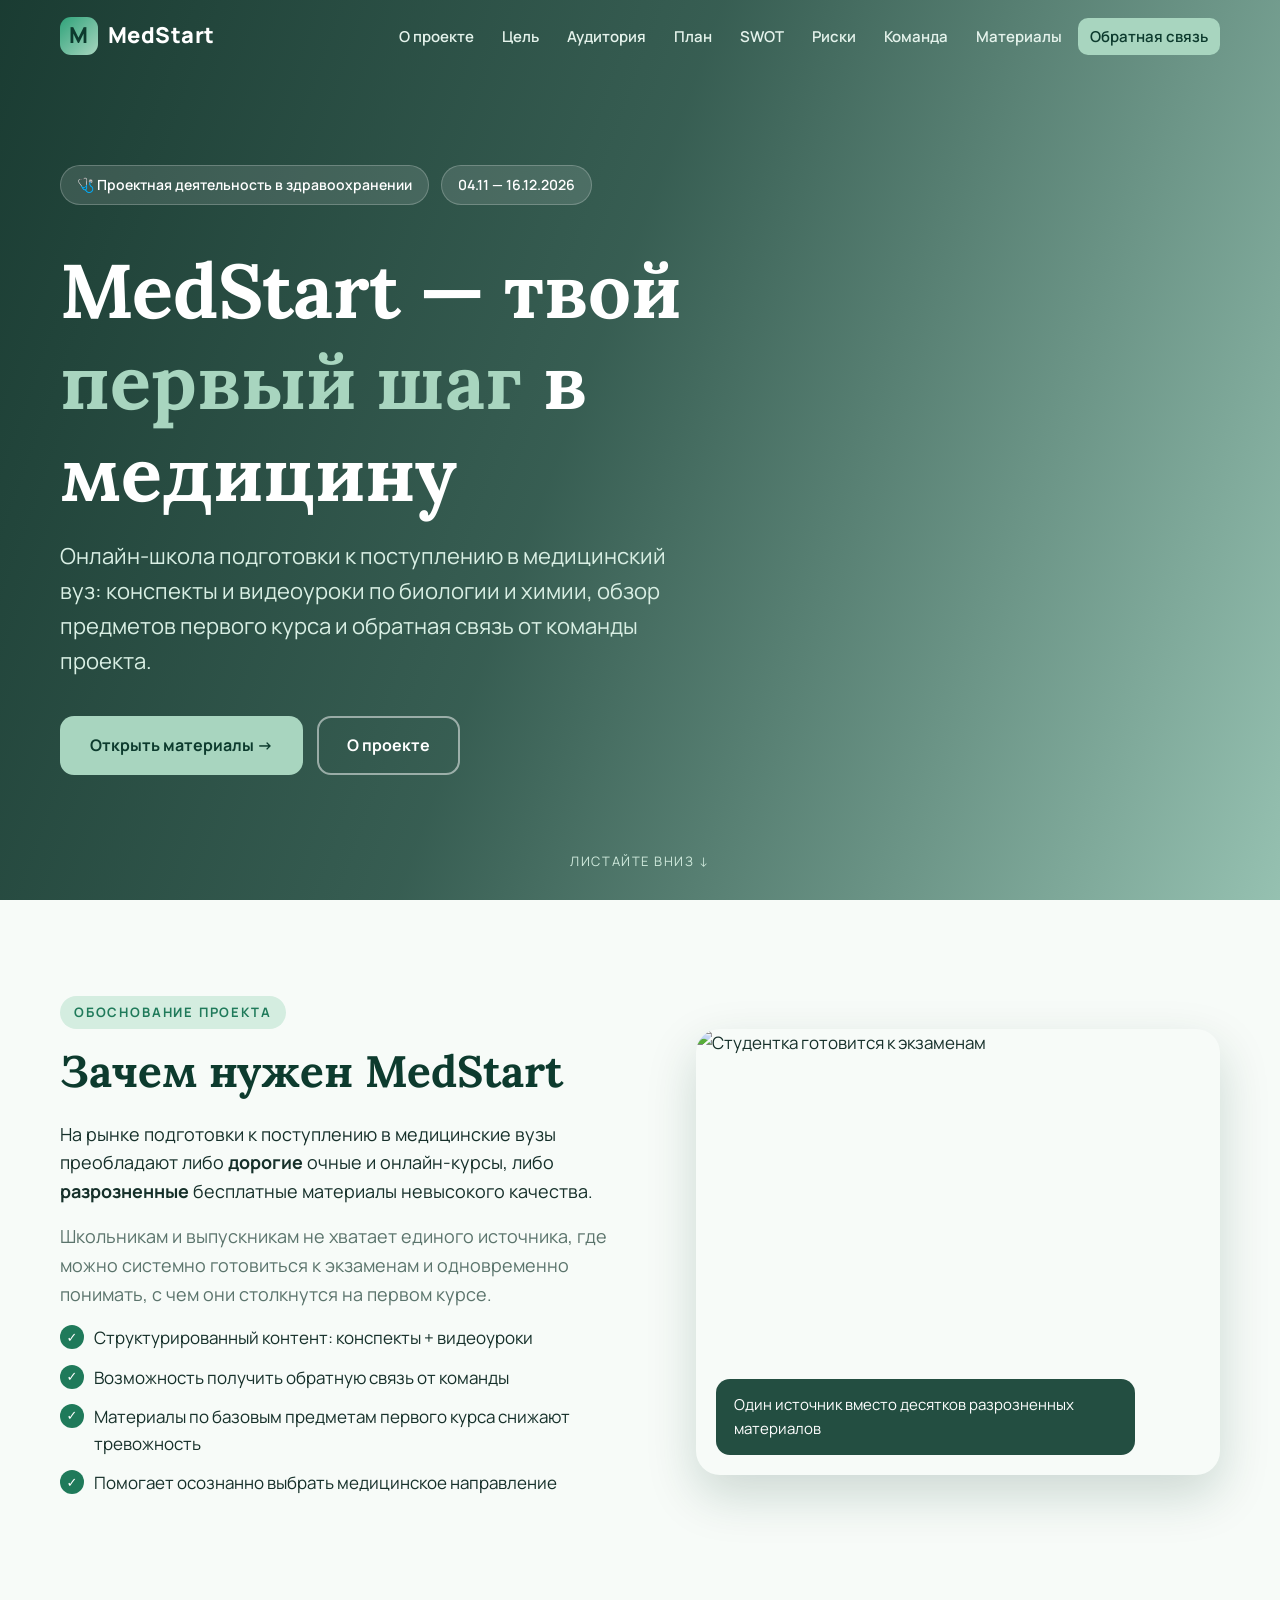
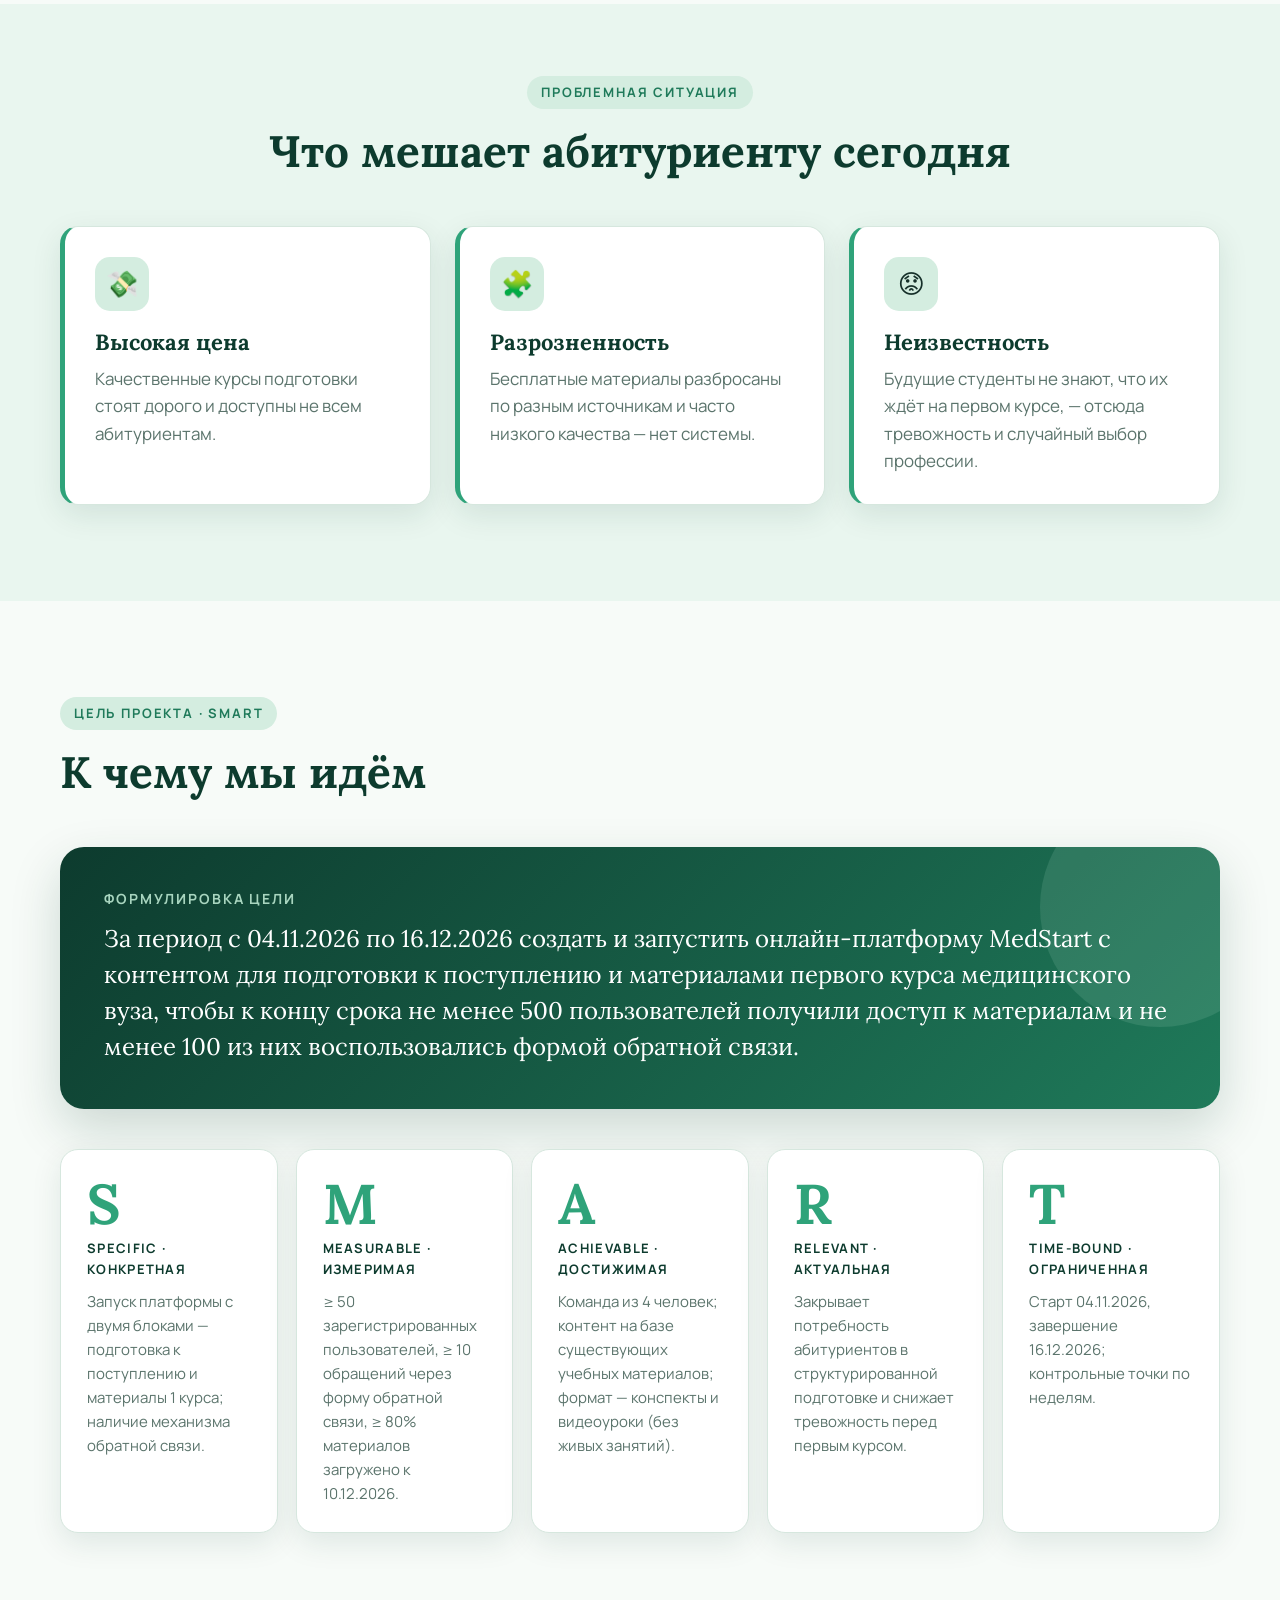
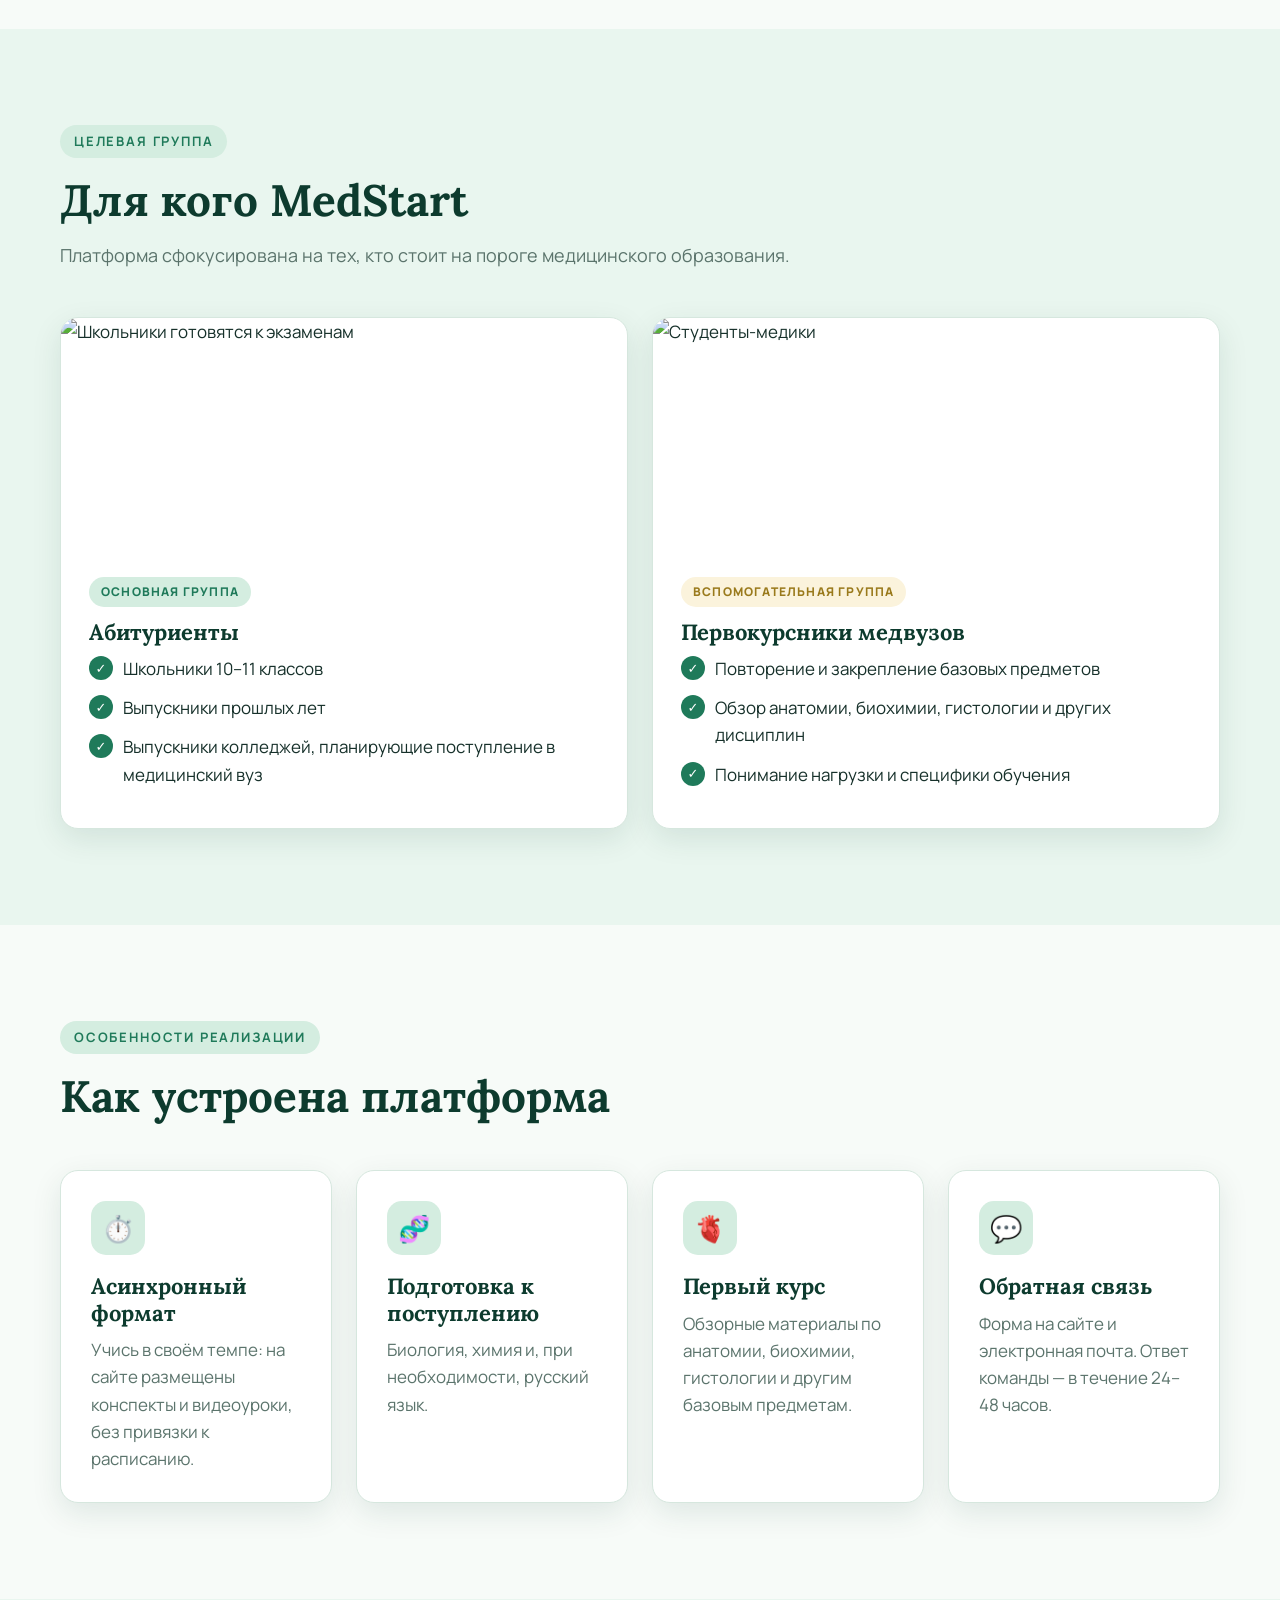
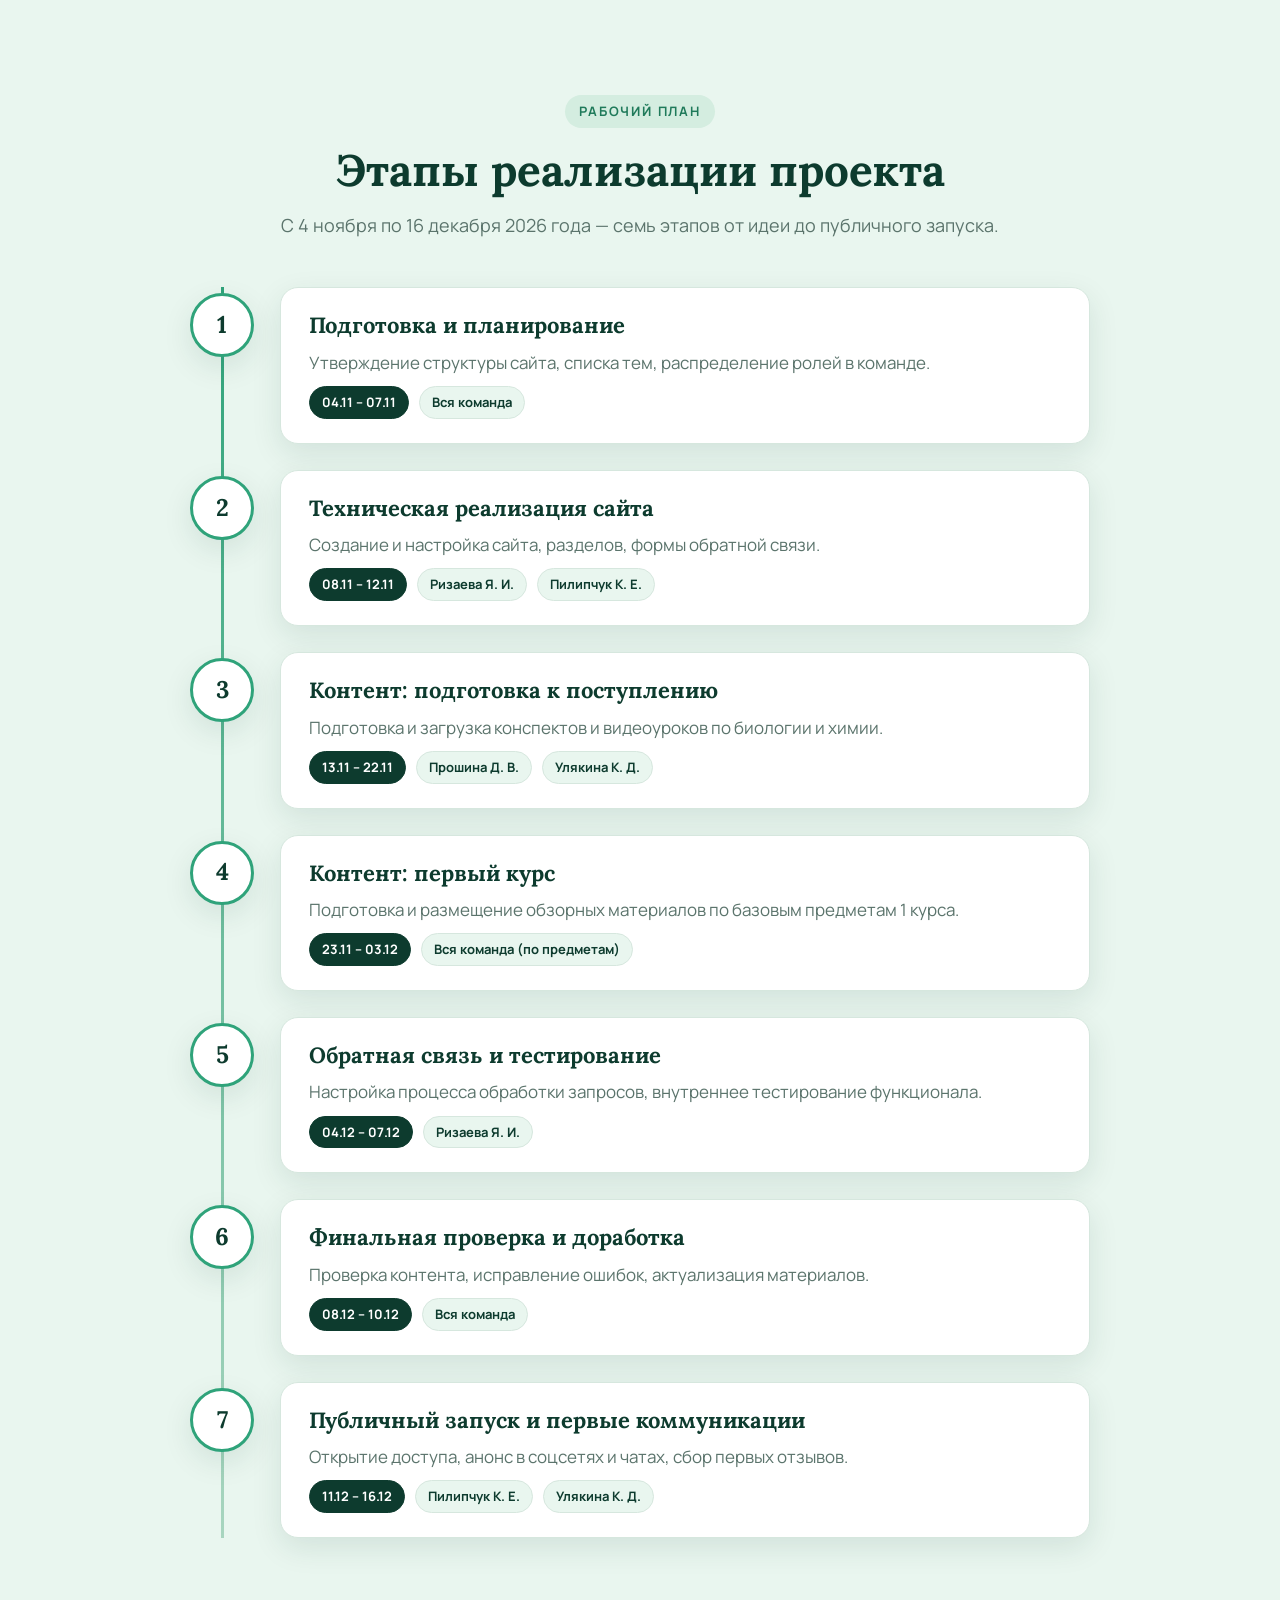
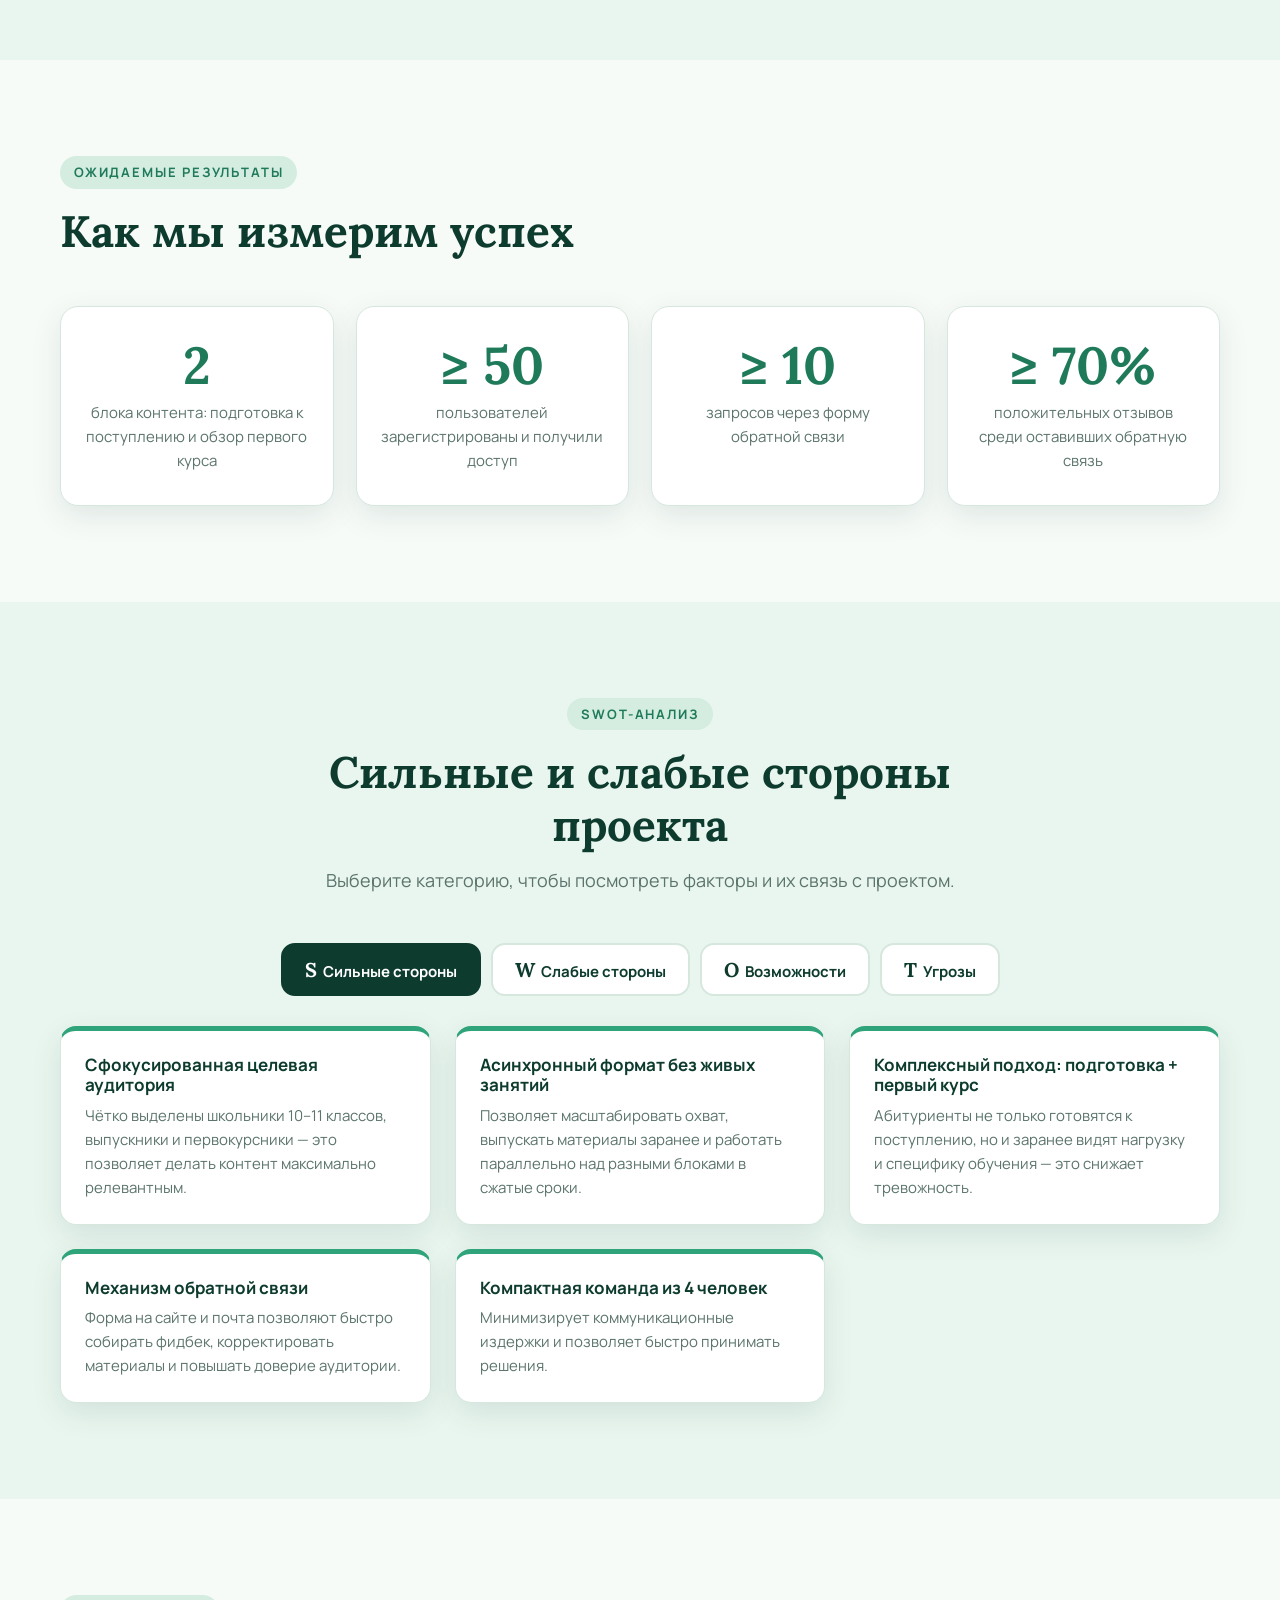
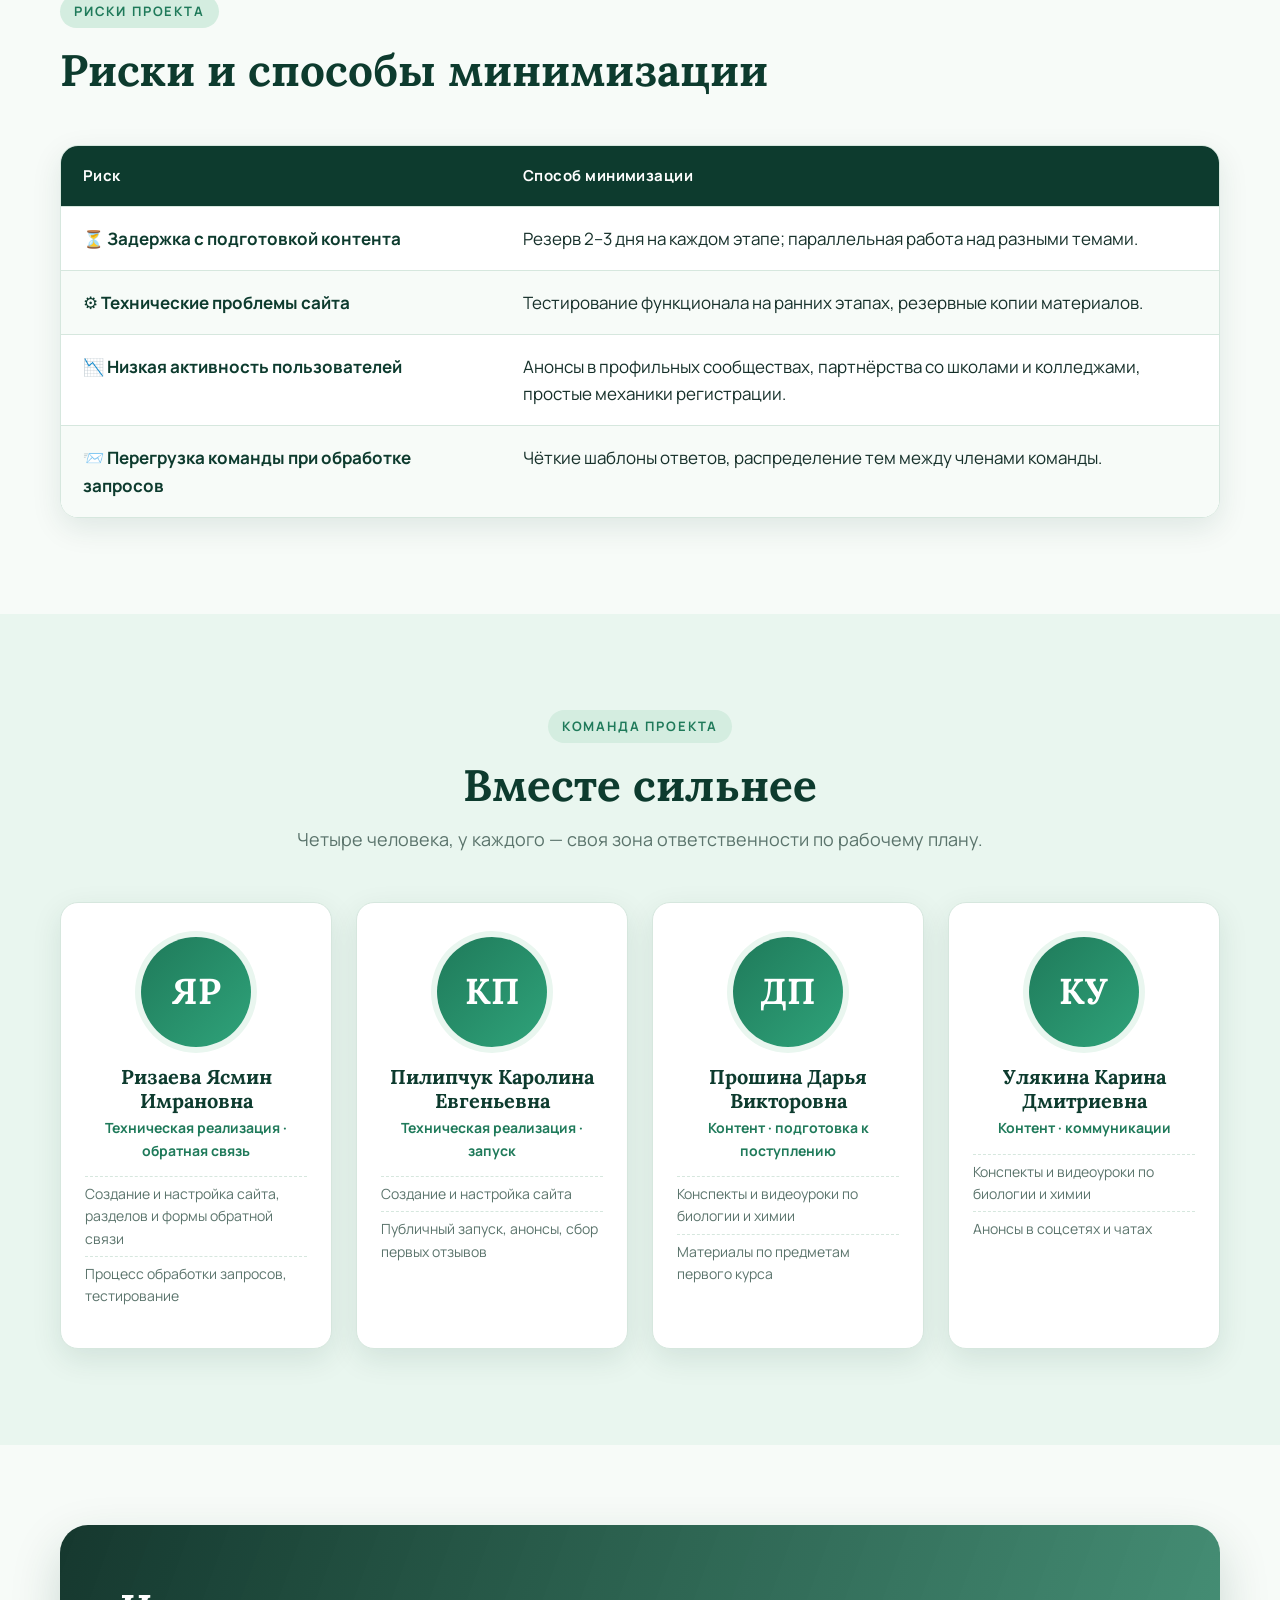
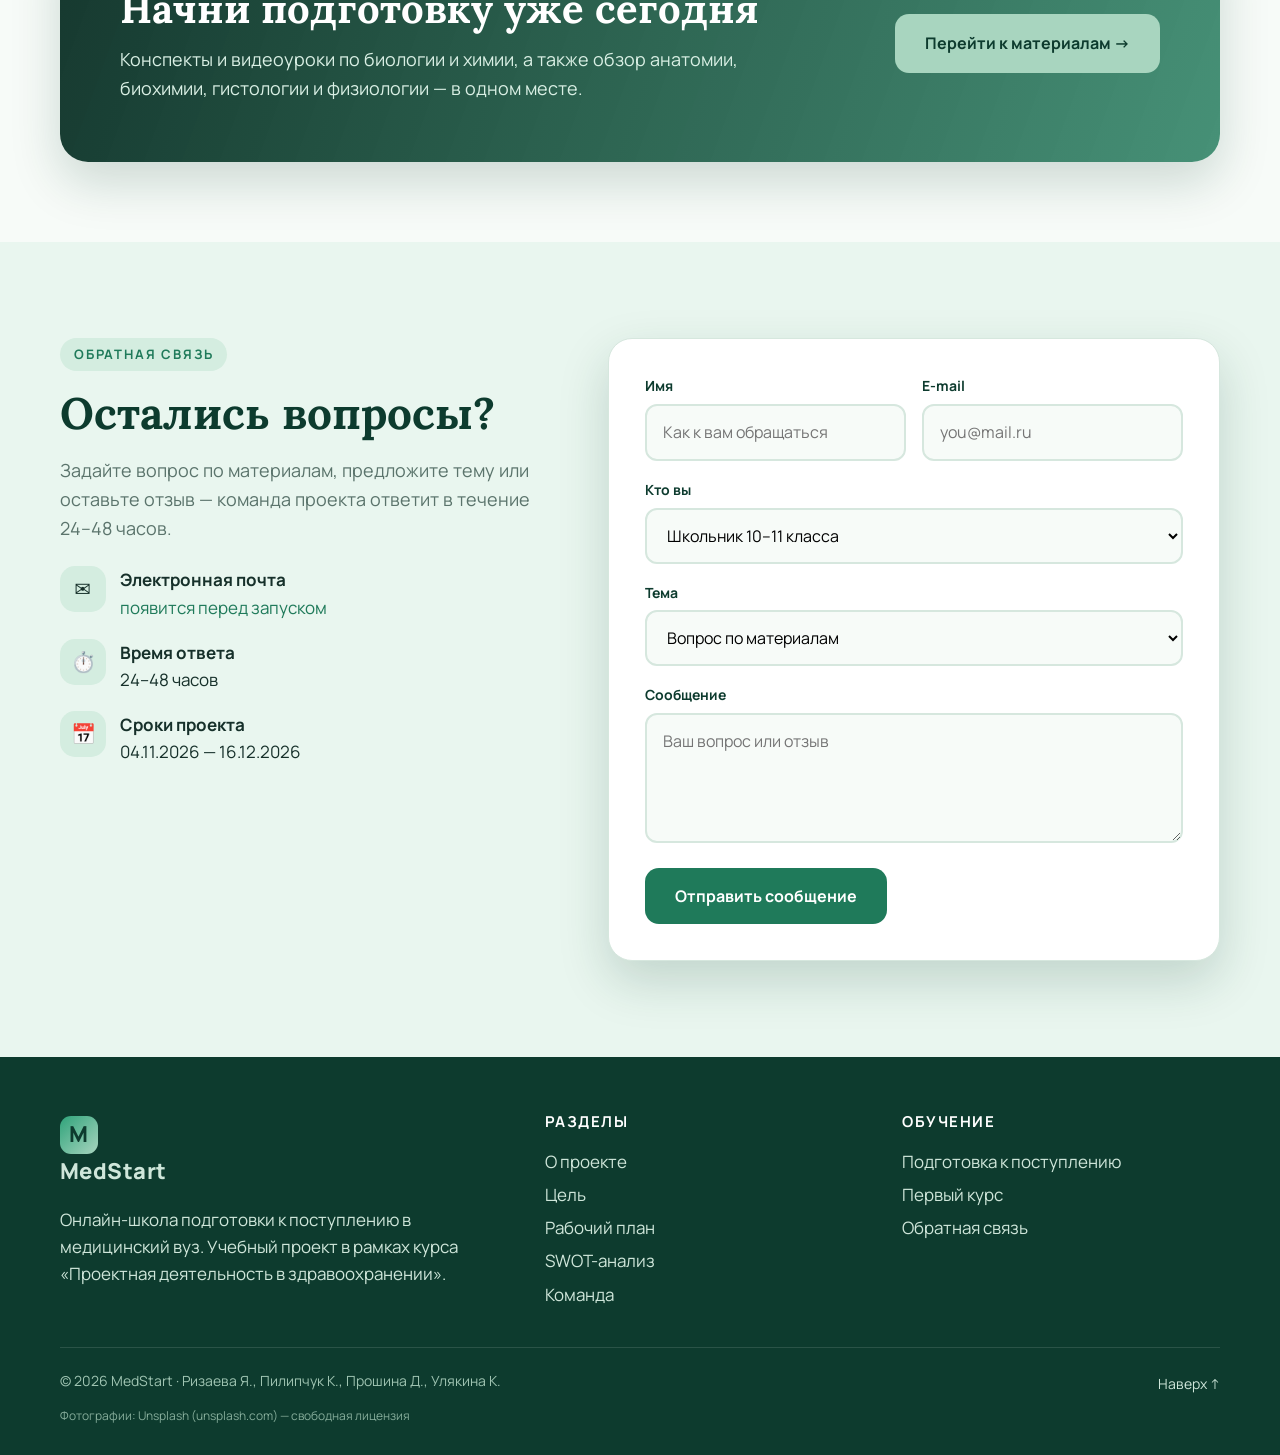
==== index.html @ 751a4263 "Add MedStart website" ====
<!DOCTYPE html>
<html lang="ru">
<head>
<meta charset="UTF-8">
<meta name="viewport" content="width=device-width, initial-scale=1.0">
<title>MedStart — онлайн-школа подготовки к поступлению в медицинский вуз</title>
<meta name="description" content="MedStart — онлайн-платформа с конспектами и видеоуроками для подготовки к поступлению в медицинский вуз и обзором предметов первого курса.">
<link rel="icon" href="favicon.svg" type="image/svg+xml">
<link rel="preconnect" href="https://fonts.googleapis.com">
<link rel="preconnect" href="https://fonts.gstatic.com" crossorigin>
<link href="https://fonts.googleapis.com/css2?family=Lora:wght@500;600;700&family=Manrope:wght@400;500;600;700;800&display=swap" rel="stylesheet">
<link rel="stylesheet" href="style.css">
</head>
<body>

<header class="header" id="top">
  <div class="container nav">
    <a href="#top" class="logo"><span class="logo-mark">M</span>MedStart</a>
    <button class="burger" aria-label="Меню" id="burger">☰</button>
    <ul class="nav-links" id="navLinks">
      <li><a href="#about">О проекте</a></li>
      <li><a href="#goal">Цель</a></li>
      <li><a href="#audience">Аудитория</a></li>
      <li><a href="#plan">План</a></li>
      <li><a href="#swot">SWOT</a></li>
      <li><a href="#risks">Риски</a></li>
      <li><a href="#team">Команда</a></li>
      <li><a href="materials.html">Материалы</a></li>
      <li><a href="#feedback" class="btn-nav">Обратная связь</a></li>
    </ul>
  </div>
</header>

<!-- HERO -->
<section class="hero">
  <div class="container">
    <div class="hero-badges">
      <span class="badge">🩺 Проектная деятельность в здравоохранении</span>
      <span class="badge">04.11 — 16.12.2026</span>
    </div>
    <h1>MedStart — твой <span>первый шаг</span> в медицину</h1>
    <p class="lead">Онлайн-школа подготовки к поступлению в медицинский вуз: конспекты и видеоуроки по биологии и химии, обзор предметов первого курса и обратная связь от команды проекта.</p>
    <div class="btns">
      <a href="materials.html" class="btn btn-primary">Открыть материалы →</a>
      <a href="#about" class="btn btn-ghost">О проекте</a>
    </div>
  </div>
  <div class="hero-scroll">листайте вниз ↓</div>
</section>

<!-- 1. ОБОСНОВАНИЕ -->
<section id="about">
  <div class="container split">
    <div class="reveal">
      <span class="eyebrow">Обоснование проекта</span>
      <h2 style="font-size:clamp(30px,4vw,44px);margin-bottom:22px">Зачем нужен MedStart</h2>
      <div class="prose">
        <p>На рынке подготовки к поступлению в медицинские вузы преобладают либо <b>дорогие</b> очные и онлайн-курсы, либо <b>разрозненные</b> бесплатные материалы невысокого качества.</p>
        <p class="muted">Школьникам и выпускникам не хватает единого источника, где можно системно готовиться к экзаменам и одновременно понимать, с чем они столкнутся на первом курсе.</p>
      </div>
      <ul class="checklist">
        <li>Структурированный контент: конспекты + видеоуроки</li>
        <li>Возможность получить обратную связь от команды</li>
        <li>Материалы по базовым предметам первого курса снижают тревожность</li>
        <li>Помогает осознанно выбрать медицинское направление</li>
      </ul>
    </div>
    <div class="split-img reveal">
      <img src="img/about.jpg" alt="Студентка готовится к экзаменам">
      <div class="tag">Один источник вместо десятков разрозненных материалов</div>
    </div>
  </div>
</section>

<section class="section-alt" style="padding-top:72px">
  <div class="container">
    <div class="section-head center" style="text-align:center">
      <span class="eyebrow">Проблемная ситуация</span>
      <h2>Что мешает абитуриенту сегодня</h2>
    </div>
    <div class="grid g3">
      <div class="card problem reveal"><div class="icon">💸</div><h3>Высокая цена</h3><p>Качественные курсы подготовки стоят дорого и доступны не всем абитуриентам.</p></div>
      <div class="card problem reveal"><div class="icon">🧩</div><h3>Разрозненность</h3><p>Бесплатные материалы разбросаны по разным источникам и часто низкого качества — нет системы.</p></div>
      <div class="card problem reveal"><div class="icon">😟</div><h3>Неизвестность</h3><p>Будущие студенты не знают, что их ждёт на первом курсе, — отсюда тревожность и случайный выбор профессии.</p></div>
    </div>
  </div>
</section>

<!-- 2. ЦЕЛЬ -->
<section id="goal">
  <div class="container">
    <div class="section-head">
      <span class="eyebrow">Цель проекта · SMART</span>
      <h2>К чему мы идём</h2>
    </div>
    <div class="goal-box reveal">
      <h3>Формулировка цели</h3>
      <p>За период с 04.11.2026 по 16.12.2026 создать и запустить онлайн-платформу MedStart с контентом для подготовки к поступлению и материалами первого курса медицинского вуза, чтобы к концу срока не менее 500 пользователей получили доступ к материалам и не менее 100 из них воспользовались формой обратной связи.</p>
    </div>
    <div class="smart">
      <div class="card reveal"><div class="letter">S</div><div class="word">Specific · Конкретная</div><p>Запуск платформы с двумя блоками — подготовка к поступлению и материалы 1 курса; наличие механизма обратной связи.</p></div>
      <div class="card reveal"><div class="letter">M</div><div class="word">Measurable · Измеримая</div><p>≥ 50 зарегистрированных пользователей, ≥ 10 обращений через форму обратной связи, ≥ 80% материалов загружено к 10.12.2026.</p></div>
      <div class="card reveal"><div class="letter">A</div><div class="word">Achievable · Достижимая</div><p>Команда из 4 человек; контент на базе существующих учебных материалов; формат — конспекты и видеоуроки (без живых занятий).</p></div>
      <div class="card reveal"><div class="letter">R</div><div class="word">Relevant · Актуальная</div><p>Закрывает потребность абитуриентов в структурированной подготовке и снижает тревожность перед первым курсом.</p></div>
      <div class="card reveal"><div class="letter">T</div><div class="word">Time-bound · Ограниченная</div><p>Старт 04.11.2026, завершение 16.12.2026; контрольные точки по неделям.</p></div>
    </div>
  </div>
</section>

<!-- 3. ЦЕЛЕВАЯ ГРУППА -->
<section id="audience" class="section-alt">
  <div class="container">
    <div class="section-head">
      <span class="eyebrow">Целевая группа</span>
      <h2>Для кого MedStart</h2>
      <p>Платформа сфокусирована на тех, кто стоит на пороге медицинского образования.</p>
    </div>
    <div class="grid g2">
      <div class="card aud reveal">
        <img src="img/audience-school.jpg" alt="Школьники готовятся к экзаменам">
        <div class="body">
          <span class="pill">Основная группа</span>
          <h3>Абитуриенты</h3>
          <ul class="checklist">
            <li>Школьники 10–11 классов</li>
            <li>Выпускники прошлых лет</li>
            <li>Выпускники колледжей, планирующие поступление в медицинский вуз</li>
          </ul>
        </div>
      </div>
      <div class="card aud reveal">
        <img src="img/audience-students.jpg" alt="Студенты-медики">
        <div class="body">
          <span class="pill alt">Вспомогательная группа</span>
          <h3>Первокурсники медвузов</h3>
          <ul class="checklist">
            <li>Повторение и закрепление базовых предметов</li>
            <li>Обзор анатомии, биохимии, гистологии и других дисциплин</li>
            <li>Понимание нагрузки и специфики обучения</li>
          </ul>
        </div>
      </div>
    </div>
  </div>
</section>

<!-- ОСОБЕННОСТИ РЕАЛИЗАЦИИ -->
<section id="format">
  <div class="container">
    <div class="section-head">
      <span class="eyebrow">Особенности реализации</span>
      <h2>Как устроена платформа</h2>
    </div>
    <div class="grid g4">
      <div class="card reveal"><div class="icon">⏱️</div><h3>Асинхронный формат</h3><p>Учись в своём темпе: на сайте размещены конспекты и видеоуроки, без привязки к расписанию.</p></div>
      <div class="card reveal"><div class="icon">🧬</div><h3>Подготовка к поступлению</h3><p>Биология, химия и, при необходимости, русский язык.</p></div>
      <div class="card reveal"><div class="icon">🫀</div><h3>Первый курс</h3><p>Обзорные материалы по анатомии, биохимии, гистологии и другим базовым предметам.</p></div>
      <div class="card reveal"><div class="icon">💬</div><h3>Обратная связь</h3><p>Форма на сайте и электронная почта. Ответ команды — в течение 24–48 часов.</p></div>
    </div>
  </div>
</section>

<!-- 4. РАБОЧИЙ ПЛАН -->
<section id="plan" class="section-alt">
  <div class="container">
    <div class="section-head center" style="text-align:center">
      <span class="eyebrow">Рабочий план</span>
      <h2>Этапы реализации проекта</h2>
      <p>С 4 ноября по 16 декабря 2026 года — семь этапов от идеи до публичного запуска.</p>
    </div>
    <div class="timeline">
      <div class="step reveal"><div class="num">1</div><div class="card"><h3>Подготовка и планирование</h3><p>Утверждение структуры сайта, списка тем, распределение ролей в команде.</p><div class="meta"><span class="chip date">04.11 – 07.11</span><span class="chip">Вся команда</span></div></div></div>
      <div class="step reveal"><div class="num">2</div><div class="card"><h3>Техническая реализация сайта</h3><p>Создание и настройка сайта, разделов, формы обратной связи.</p><div class="meta"><span class="chip date">08.11 – 12.11</span><span class="chip">Ризаева Я. И.</span><span class="chip">Пилипчук К. Е.</span></div></div></div>
      <div class="step reveal"><div class="num">3</div><div class="card"><h3>Контент: подготовка к поступлению</h3><p>Подготовка и загрузка конспектов и видеоуроков по биологии и химии.</p><div class="meta"><span class="chip date">13.11 – 22.11</span><span class="chip">Прошина Д. В.</span><span class="chip">Улякина К. Д.</span></div></div></div>
      <div class="step reveal"><div class="num">4</div><div class="card"><h3>Контент: первый курс</h3><p>Подготовка и размещение обзорных материалов по базовым предметам 1 курса.</p><div class="meta"><span class="chip date">23.11 – 03.12</span><span class="chip">Вся команда (по предметам)</span></div></div></div>
      <div class="step reveal"><div class="num">5</div><div class="card"><h3>Обратная связь и тестирование</h3><p>Настройка процесса обработки запросов, внутреннее тестирование функционала.</p><div class="meta"><span class="chip date">04.12 – 07.12</span><span class="chip">Ризаева Я. И.</span></div></div></div>
      <div class="step reveal"><div class="num">6</div><div class="card"><h3>Финальная проверка и доработка</h3><p>Проверка контента, исправление ошибок, актуализация материалов.</p><div class="meta"><span class="chip date">08.12 – 10.12</span><span class="chip">Вся команда</span></div></div></div>
      <div class="step reveal"><div class="num">7</div><div class="card"><h3>Публичный запуск и первые коммуникации</h3><p>Открытие доступа, анонс в соцсетях и чатах, сбор первых отзывов.</p><div class="meta"><span class="chip date">11.12 – 16.12</span><span class="chip">Пилипчук К. Е.</span><span class="chip">Улякина К. Д.</span></div></div></div>
    </div>
  </div>
</section>

<!-- РЕЗУЛЬТАТЫ -->
<section id="results">
  <div class="container">
    <div class="section-head">
      <span class="eyebrow">Ожидаемые результаты</span>
      <h2>Как мы измерим успех</h2>
    </div>
    <div class="stats">
      <div class="stat reveal"><div class="n" data-count="2">0</div><div class="l">блока контента: подготовка к поступлению и обзор первого курса</div></div>
      <div class="stat reveal"><div class="n" data-count="50" data-prefix="≥ ">0</div><div class="l">пользователей зарегистрированы и получили доступ</div></div>
      <div class="stat reveal"><div class="n" data-count="10" data-prefix="≥ ">0</div><div class="l">запросов через форму обратной связи</div></div>
      <div class="stat reveal"><div class="n" data-count="70" data-prefix="≥ " data-suffix="%">0</div><div class="l">положительных отзывов среди оставивших обратную связь</div></div>
    </div>
  </div>
</section>

<!-- SWOT -->
<section id="swot" class="section-alt">
  <div class="container">
    <div class="section-head center" style="text-align:center">
      <span class="eyebrow">SWOT-анализ</span>
      <h2>Сильные и слабые стороны проекта</h2>
      <p>Выберите категорию, чтобы посмотреть факторы и их связь с проектом.</p>
    </div>
    <div class="swot-tabs">
      <button class="swot-tab active" data-k="S"><span class="L">S</span>Сильные стороны</button>
      <button class="swot-tab" data-k="W"><span class="L">W</span>Слабые стороны</button>
      <button class="swot-tab" data-k="O"><span class="L">O</span>Возможности</button>
      <button class="swot-tab" data-k="T"><span class="L">T</span>Угрозы</button>
    </div>

    <div class="swot-panel grid g3 active" data-k="S">
      <div class="swot-item"><h4>Сфокусированная целевая аудитория</h4><p>Чётко выделены школьники 10–11 классов, выпускники и первокурсники — это позволяет делать контент максимально релевантным.</p></div>
      <div class="swot-item"><h4>Асинхронный формат без живых занятий</h4><p>Позволяет масштабировать охват, выпускать материалы заранее и работать параллельно над разными блоками в сжатые сроки.</p></div>
      <div class="swot-item"><h4>Комплексный подход: подготовка + первый курс</h4><p>Абитуриенты не только готовятся к поступлению, но и заранее видят нагрузку и специфику обучения — это снижает тревожность.</p></div>
      <div class="swot-item"><h4>Механизм обратной связи</h4><p>Форма на сайте и почта позволяют быстро собирать фидбек, корректировать материалы и повышать доверие аудитории.</p></div>
      <div class="swot-item"><h4>Компактная команда из 4 человек</h4><p>Минимизирует коммуникационные издержки и позволяет быстро принимать решения.</p></div>
    </div>

    <div class="swot-panel grid g3" data-k="W">
      <div class="swot-item"><h4>Ограниченные сроки (чуть больше месяца)</h4><p>Высокий риск перегрузки команды и срывов по контенту; сложно качественно подготовить большой объём материалов за такой период.</p></div>
      <div class="swot-item"><h4>Нет внешнего брендинга и репутации</h4><p>Проект новый, узнаваемости нет — это усложняет привлечение первых пользователей.</p></div>
      <div class="swot-item"><h4>Зависимость от технической реализации</h4><p>Если сайт будет готов поздно или возникнут баги, пострадает весь график публикаций и запуск.</p></div>
      <div class="swot-item"><h4>Ручное обслуживание обратной связи</h4><p>При всплеске запросов команда может не успевать отвечать в заявленные 24–48 часов.</p></div>
      <div class="swot-item"><h4>Узкий набор форматов</h4><p>Конспекты + видео не закрывают все стили обучения (например, тесты и тренажёры), что может снизить вовлечённость части аудитории.</p></div>
    </div>

    <div class="swot-panel grid g3" data-k="O">
      <div class="swot-item"><h4>Партнёрства со школами и колледжами</h4><p>Пилотное распространение ссылки среди учащихся даст быстрый старт аудитории.</p></div>
      <div class="swot-item"><h4>Фрагменты контента в соцсетях и чатах</h4><p>Короткие полезные карточки, вырезки из видео и конспекты можно использовать как виральный контент.</p></div>
      <div class="swot-item"><h4>База материалов «на вырост»</h4><p>Материалы первого курса — это «превью программы», а в будущем проект можно расширить полноценными курсами.</p></div>
      <div class="swot-item"><h4>Бесплатные и low-cost инструменты</h4><p>Конструкторы сайтов, облачные хранилища и простые формы позволяют запустить MVP быстро и без крупного бюджета.</p></div>
      <div class="swot-item"><h4>Ранний сбор отзывов для грантов</h4><p>Успешный пилот с измеримыми результатами можно использовать для привлечения финансирования или участия в конкурсах.</p></div>
    </div>

    <div class="swot-panel grid g3" data-k="T">
      <div class="swot-item"><h4>Высокая конкуренция</h4><p>Есть крупные игроки и множество бесплатных ресурсов — нужно чётко выделять ценность предложения.</p></div>
      <div class="swot-item"><h4>Изменения в правилах приёма</h4><p>Если изменятся требования к экзаменам или список предметов, часть материалов может быстро устареть.</p></div>
      <div class="swot-item"><h4>Технические сбои</h4><p>Падение сайта, проблемы с воспроизведением видео или загрузкой файлов снижают доверие и метрики использования.</p></div>
      <div class="swot-item"><h4>Низкая вовлечённость и отток</h4><p>Асинхронный формат требует сильной мотивации; без геймификации и напоминаний часть пользователей может не дойти до материалов.</p></div>
      <div class="swot-item"><h4>Правовые риски</h4><p>Использование чужих конспектов, схем или видео без разрешения может привести к претензиям и удалению контента.</p></div>
    </div>
  </div>
</section>

<!-- РИСКИ -->
<section id="risks">
  <div class="container">
    <div class="section-head">
      <span class="eyebrow">Риски проекта</span>
      <h2>Риски и способы минимизации</h2>
    </div>
    <div class="table-wrap reveal">
      <table>
        <thead><tr><th>Риск</th><th>Способ минимизации</th></tr></thead>
        <tbody>
          <tr><td>⏳ Задержка с подготовкой контента</td><td>Резерв 2–3 дня на каждом этапе; параллельная работа над разными темами.</td></tr>
          <tr><td>⚙️ Технические проблемы сайта</td><td>Тестирование функционала на ранних этапах, резервные копии материалов.</td></tr>
          <tr><td>📉 Низкая активность пользователей</td><td>Анонсы в профильных сообществах, партнёрства со школами и колледжами, простые механики регистрации.</td></tr>
          <tr><td>📨 Перегрузка команды при обработке запросов</td><td>Чёткие шаблоны ответов, распределение тем между членами команды.</td></tr>
        </tbody>
      </table>
    </div>
  </div>
</section>

<!-- КОМАНДА -->
<section id="team" class="section-alt">
  <div class="container">
    <div class="section-head center" style="text-align:center">
      <span class="eyebrow">Команда проекта</span>
      <h2>Вместе сильнее</h2>
      <p>Четыре человека, у каждого — своя зона ответственности по рабочему плану.</p>
    </div>
    <div class="grid g4">
      <div class="card member reveal">
        <div class="avatar">ЯР</div>
        <h3>Ризаева Ясмин Имрановна</h3>
        <div class="role">Техническая реализация · обратная связь</div>
        <ul><li>Создание и настройка сайта, разделов и формы обратной связи</li><li>Процесс обработки запросов, тестирование</li></ul>
      </div>
      <div class="card member reveal">
        <div class="avatar">КП</div>
        <h3>Пилипчук Каролина Евгеньевна</h3>
        <div class="role">Техническая реализация · запуск</div>
        <ul><li>Создание и настройка сайта</li><li>Публичный запуск, анонсы, сбор первых отзывов</li></ul>
      </div>
      <div class="card member reveal">
        <div class="avatar">ДП</div>
        <h3>Прошина Дарья Викторовна</h3>
        <div class="role">Контент · подготовка к поступлению</div>
        <ul><li>Конспекты и видеоуроки по биологии и химии</li><li>Материалы по предметам первого курса</li></ul>
      </div>
      <div class="card member reveal">
        <div class="avatar">КУ</div>
        <h3>Улякина Карина Дмитриевна</h3>
        <div class="role">Контент · коммуникации</div>
        <ul><li>Конспекты и видеоуроки по биологии и химии</li><li>Анонсы в соцсетях и чатах</li></ul>
      </div>
    </div>
  </div>
</section>

<!-- CTA -->
<section style="padding:80px 0">
  <div class="container">
    <div class="cta reveal">
      <div>
        <h2>Начни подготовку уже сегодня</h2>
        <p>Конспекты и видеоуроки по биологии и химии, а также обзор анатомии, биохимии, гистологии и физиологии — в одном месте.</p>
      </div>
      <div class="btns"><a href="materials.html" class="btn btn-primary">Перейти к материалам →</a></div>
    </div>
  </div>
</section>

<!-- ОБРАТНАЯ СВЯЗЬ -->
<section id="feedback" class="section-alt">
  <div class="container feedback">
    <div class="reveal">
      <span class="eyebrow">Обратная связь</span>
      <h2 style="font-size:clamp(30px,4vw,44px);margin-bottom:16px">Остались вопросы?</h2>
      <p style="color:var(--muted);font-size:18px">Задайте вопрос по материалам, предложите тему или оставьте отзыв — команда проекта ответит в течение 24–48 часов.</p>
      <ul class="contact-list">
        <li><span class="icon">✉️</span><div><b>Электронная почта</b><br><a href="#" class="js-email">—</a></div></li>
        <li><span class="icon">⏱️</span><div><b>Время ответа</b><br>24–48 часов</div></li>
        <li><span class="icon">📅</span><div><b>Сроки проекта</b><br>04.11.2026 — 16.12.2026</div></li>
      </ul>
    </div>
    <form class="form reveal" id="feedbackForm">
      <div class="row2">
        <div class="field"><label for="f-name">Имя</label><input id="f-name" name="name" required placeholder="Как к вам обращаться"></div>
        <div class="field"><label for="f-email">E-mail</label><input id="f-email" type="email" name="email" required placeholder="you@mail.ru"></div>
      </div>
      <div class="field"><label for="f-who">Кто вы</label>
        <select id="f-who" name="who">
          <option>Школьник 10–11 класса</option>
          <option>Выпускник прошлых лет</option>
          <option>Выпускник колледжа</option>
          <option>Студент 1 курса медвуза</option>
          <option>Другое</option>
        </select>
      </div>
      <div class="field"><label for="f-topic">Тема</label>
        <select id="f-topic" name="topic">
          <option>Вопрос по материалам</option>
          <option>Предложить тему</option>
          <option>Отзыв о платформе</option>
          <option>Сообщить об ошибке</option>
        </select>
      </div>
      <div class="field"><label for="f-msg">Сообщение</label><textarea id="f-msg" name="message" required placeholder="Ваш вопрос или отзыв"></textarea></div>
      <button class="btn btn-green" type="submit">Отправить сообщение</button>
      <div class="form-ok" id="formOk">Спасибо! Сейчас откроется ваша почтовая программа с готовым письмом — просто нажмите «Отправить».</div>
    </form>
  </div>
</section>

<footer class="footer">
  <div class="container">
    <div class="footer-grid">
      <div>
        <a href="#top" class="logo" style="margin-bottom:14px"><span class="logo-mark">M</span>MedStart</a>
        <p>Онлайн-школа подготовки к поступлению в медицинский вуз. Учебный проект в рамках курса «Проектная деятельность в здравоохранении».</p>
      </div>
      <div>
        <h4>Разделы</h4>
        <a href="#about">О проекте</a><a href="#goal">Цель</a><a href="#plan">Рабочий план</a><a href="#swot">SWOT-анализ</a><a href="#team">Команда</a>
      </div>
      <div>
        <h4>Обучение</h4>
        <a href="materials.html#admission">Подготовка к поступлению</a><a href="materials.html#first-year">Первый курс</a><a href="#feedback">Обратная связь</a>
      </div>
    </div>
    <div class="copy">
      <span>© 2026 MedStart · Ризаева Я., Пилипчук К., Прошина Д., Улякина К.</span>
      <a href="#top">Наверх ↑</a>
    </div>
    <p class="credits">Фотографии: <span class="js-credits"></span></p>
  </div>
</footer>

<script src="main.js"></script>
</body>
</html>
---- style.css ----
/* MedStart — презентационный сайт проекта */
:root{
  --forest:#0d3b2e;
  --forest-2:#12503d;
  --emerald:#1f7a5a;
  --jade:#2fa37a;
  --mint:#e9f6ef;
  --mint-2:#d4ede0;
  --sage:#a8d5bf;
  --cream:#f7fbf8;
  --ink:#16302a;
  --muted:#5b746c;
  --line:#d6e7de;
  --gold:#e6c36a;
  --radius:18px;
  --shadow:0 10px 30px rgba(13,59,46,.10);
  --shadow-lg:0 20px 50px rgba(13,59,46,.18);
}
*{box-sizing:border-box;margin:0;padding:0}
html{scroll-behavior:smooth}
body{font-family:'Manrope',system-ui,-apple-system,Segoe UI,Roboto,sans-serif;color:var(--ink);background:var(--cream);line-height:1.6;font-size:17px}
img{max-width:100%;display:block}
a{color:var(--emerald);text-decoration:none}
h1,h2,h3,h4{font-family:'Lora',Georgia,serif;color:var(--forest);line-height:1.2}
.container{width:min(1160px,92%);margin:0 auto}
section{padding:96px 0;scroll-margin-top:72px}
.section-alt{background:var(--mint)}
.eyebrow{display:inline-block;font-size:13px;font-weight:700;letter-spacing:.14em;text-transform:uppercase;color:var(--emerald);background:var(--mint-2);padding:6px 14px;border-radius:999px;margin-bottom:16px}
.section-head{max-width:760px;margin-bottom:48px}
.section-head h2{font-size:clamp(30px,4vw,44px);margin-bottom:14px}
.section-head p{color:var(--muted);font-size:18px}
.center{text-align:center;margin-left:auto;margin-right:auto}

/* ---------- header ---------- */
.header{position:fixed;inset:0 0 auto 0;z-index:50;transition:background .3s,box-shadow .3s}
.header.scrolled,.header.solid{background:rgba(13,59,46,.96);backdrop-filter:blur(8px);box-shadow:0 4px 20px rgba(0,0,0,.15)}
.nav{display:flex;align-items:center;justify-content:space-between;height:72px}
.logo{display:flex;align-items:center;gap:10px;color:#fff;font-weight:800;font-size:22px;letter-spacing:.02em}
.logo-mark{width:38px;height:38px;border-radius:11px;background:linear-gradient(135deg,var(--jade),var(--sage));display:grid;place-items:center;color:var(--forest);font-size:22px;font-weight:800}
.nav-links{display:flex;gap:4px;list-style:none;align-items:center}
.nav-links a{color:#e5f3ec;font-size:15px;font-weight:600;padding:8px 12px;border-radius:10px;transition:background .2s,color .2s}
.nav-links a:hover,.nav-links a.active{background:rgba(255,255,255,.12);color:#fff}
.nav-links .btn-nav{background:var(--sage);color:var(--forest)}
.nav-links .btn-nav:hover{background:#fff;color:var(--forest)}
.burger{display:none;background:none;border:0;color:#fff;font-size:28px;cursor:pointer}

/* ---------- hero ---------- */
.hero{position:relative;min-height:100vh;display:flex;align-items:center;color:#fff;padding:120px 0 80px;
  background:linear-gradient(110deg,rgba(9,45,35,.93) 0%,rgba(13,59,46,.82) 45%,rgba(31,122,90,.45) 100%),url('img/hero.jpg') center/cover no-repeat}
.hero h1{color:#fff;font-size:clamp(40px,6.2vw,76px);margin-bottom:20px;max-width:860px}
.hero h1 span{color:var(--sage)}
.hero p.lead{font-size:clamp(18px,2vw,22px);max-width:640px;color:#d9efe4;margin-bottom:36px}
.hero-badges{display:flex;flex-wrap:wrap;gap:12px;margin-bottom:40px}
.badge{background:rgba(255,255,255,.12);border:1px solid rgba(255,255,255,.22);padding:8px 16px;border-radius:999px;font-size:14px;font-weight:600}
.btns{display:flex;flex-wrap:wrap;gap:14px}
.btn{display:inline-flex;align-items:center;gap:10px;padding:15px 28px;border-radius:14px;font-weight:700;font-size:16px;border:2px solid transparent;cursor:pointer;transition:transform .2s,box-shadow .2s,background .2s;font-family:inherit}
.btn:hover{transform:translateY(-2px);box-shadow:var(--shadow-lg)}
.btn-primary{background:var(--sage);color:var(--forest)}
.btn-primary:hover{background:#fff}
.btn-ghost{border-color:rgba(255,255,255,.5);color:#fff}
.btn-ghost:hover{background:rgba(255,255,255,.1)}
.btn-green{background:var(--emerald);color:#fff}
.btn-green:hover{background:var(--forest)}
.hero-scroll{position:absolute;bottom:28px;left:50%;transform:translateX(-50%);color:#cfe9dc;font-size:13px;letter-spacing:.12em;text-transform:uppercase;animation:float 2s ease-in-out infinite}
@keyframes float{50%{transform:translate(-50%,8px)}}

/* page hero (materials) */
.page-hero{padding:150px 0 80px;color:#fff;background:linear-gradient(110deg,rgba(9,45,35,.94),rgba(31,122,90,.7)),url('img/materials.jpg') center/cover}
.page-hero h1{color:#fff;font-size:clamp(36px,5vw,60px);margin-bottom:14px}
.page-hero p{color:#d9efe4;font-size:20px;max-width:680px}
.crumbs{font-size:14px;color:var(--sage);margin-bottom:16px}
.crumbs a{color:#fff}

/* ---------- cards / grids ---------- */
.grid{display:grid;gap:24px}
.g2{grid-template-columns:repeat(2,1fr)}
.g3{grid-template-columns:repeat(3,1fr)}
.g4{grid-template-columns:repeat(4,1fr)}
.card{background:#fff;border:1px solid var(--line);border-radius:var(--radius);padding:30px;box-shadow:var(--shadow);transition:transform .25s,box-shadow .25s}
.card:hover{transform:translateY(-4px);box-shadow:var(--shadow-lg)}
.card h3{font-size:22px;margin-bottom:10px}
.card p{color:var(--muted)}
.icon{width:54px;height:54px;border-radius:15px;background:var(--mint-2);display:grid;place-items:center;font-size:26px;margin-bottom:18px}

/* split layout */
.split{display:grid;grid-template-columns:1.05fr .95fr;gap:56px;align-items:center}
.split-img{border-radius:24px;overflow:hidden;box-shadow:var(--shadow-lg);position:relative}
.split-img img{width:100%;height:100%;object-fit:cover;aspect-ratio:4/3.4}
.split-img .tag{position:absolute;left:20px;bottom:20px;background:rgba(13,59,46,.9);color:#fff;padding:14px 18px;border-radius:14px;font-size:15px;max-width:80%}
.prose p{margin-bottom:16px;font-size:18px}
.prose p.muted{color:var(--muted)}
.checklist{list-style:none;margin-top:8px}
.checklist li{padding-left:34px;position:relative;margin-bottom:12px}
.checklist li::before{content:'✓';position:absolute;left:0;top:1px;width:24px;height:24px;border-radius:50%;background:var(--emerald);color:#fff;font-size:13px;display:grid;place-items:center;font-weight:800}

/* problem cards */
.problem{border-left:5px solid var(--jade)}

/* goal box */
.goal-box{background:linear-gradient(135deg,var(--forest),var(--emerald));color:#fff;border-radius:24px;padding:44px;margin-bottom:40px;box-shadow:var(--shadow-lg);position:relative;overflow:hidden}
.goal-box::after{content:'';position:absolute;right:-60px;top:-60px;width:240px;height:240px;border-radius:50%;background:rgba(168,213,191,.15)}
.goal-box h3{color:var(--sage);font-family:'Manrope',sans-serif;font-size:14px;letter-spacing:.14em;text-transform:uppercase;margin-bottom:14px}
.goal-box p{font-size:clamp(19px,2.2vw,24px);font-family:'Lora',serif;line-height:1.5;position:relative;z-index:1}
.smart{display:grid;grid-template-columns:repeat(5,1fr);gap:18px}
.smart .card{padding:26px;position:relative}
.smart .letter{font-family:'Lora',serif;font-size:56px;font-weight:700;color:var(--jade);line-height:1}
.smart .word{font-size:13px;font-weight:700;letter-spacing:.1em;text-transform:uppercase;color:var(--forest);margin:6px 0 10px}
.smart p{font-size:15px}

/* audience */
.aud{overflow:hidden;padding:0}
.aud img{height:230px;width:100%;object-fit:cover}
.aud .body{padding:28px}
.pill{display:inline-block;font-size:12px;font-weight:800;letter-spacing:.1em;text-transform:uppercase;padding:5px 12px;border-radius:999px;background:var(--mint-2);color:var(--emerald);margin-bottom:12px}
.pill.alt{background:#fbf3dc;color:#9a7a1c}

/* timeline */
.timeline{position:relative;max-width:900px;margin:0 auto}
.timeline::before{content:'';position:absolute;left:31px;top:0;bottom:0;width:3px;background:linear-gradient(var(--jade),var(--sage))}
.step{position:relative;padding-left:90px;margin-bottom:26px}
.step .num{position:absolute;left:0;top:6px;width:64px;height:64px;border-radius:50%;background:#fff;border:3px solid var(--jade);display:grid;place-items:center;font-family:'Lora',serif;font-size:24px;font-weight:700;color:var(--forest);box-shadow:var(--shadow)}
.step .card{padding:24px 28px}
.step .meta{display:flex;flex-wrap:wrap;gap:10px;margin:10px 0 0}
.chip{font-size:13px;font-weight:700;padding:5px 12px;border-radius:999px;background:var(--mint);color:var(--forest);border:1px solid var(--line)}
.chip.date{background:var(--forest);color:#fff;border-color:var(--forest)}

/* results */
.stats{display:grid;grid-template-columns:repeat(4,1fr);gap:22px}
.stat{background:#fff;border-radius:var(--radius);padding:32px 24px;text-align:center;border:1px solid var(--line);box-shadow:var(--shadow)}
.stat .n{font-family:'Lora',serif;font-size:52px;font-weight:700;color:var(--emerald);line-height:1}
.stat .l{color:var(--muted);margin-top:10px;font-size:15px}

/* table */
.table-wrap{overflow-x:auto;border-radius:var(--radius);box-shadow:var(--shadow);border:1px solid var(--line)}
table{width:100%;border-collapse:collapse;background:#fff;min-width:620px}
th{background:var(--forest);color:#fff;text-align:left;padding:18px 22px;font-size:15px;letter-spacing:.03em}
td{padding:18px 22px;border-top:1px solid var(--line);vertical-align:top}
tr:nth-child(even) td{background:var(--cream)}
td:first-child{font-weight:700;color:var(--forest);width:38%}

/* SWOT */
.swot-tabs{display:flex;flex-wrap:wrap;gap:10px;justify-content:center;margin-bottom:30px}
.swot-tab{border:2px solid var(--line);background:#fff;color:var(--forest);padding:12px 22px;border-radius:14px;font-weight:700;font-size:15px;cursor:pointer;font-family:inherit;transition:all .2s}
.swot-tab .L{font-family:'Lora',serif;font-size:20px;margin-right:6px}
.swot-tab.active{background:var(--forest);color:#fff;border-color:var(--forest)}
.swot-panel{display:none;animation:fade .35s ease}
.swot-panel.active{display:grid}
@keyframes fade{from{opacity:0;transform:translateY(8px)}to{opacity:1;transform:none}}
.swot-item{background:#fff;border-radius:16px;padding:24px;border:1px solid var(--line);border-top:5px solid var(--jade);box-shadow:var(--shadow)}
.swot-item h4{font-family:'Manrope',sans-serif;font-size:17px;margin-bottom:8px}
.swot-item p{color:var(--muted);font-size:15px}
.swot-panel[data-k=W] .swot-item{border-top-color:#d9a441}
.swot-panel[data-k=O] .swot-item{border-top-color:#3c8dbc}
.swot-panel[data-k=T] .swot-item{border-top-color:#c0584d}

/* team */
.member{text-align:center;padding:34px 24px}
.avatar{width:110px;height:110px;border-radius:50%;margin:0 auto 18px;display:grid;place-items:center;font-family:'Lora',serif;font-size:36px;font-weight:700;color:#fff;background:linear-gradient(135deg,var(--emerald),var(--jade));box-shadow:0 0 0 6px var(--mint)}
.member h3{font-size:20px;margin-bottom:4px}
.member .role{color:var(--emerald);font-weight:700;font-size:14px;margin-bottom:14px}
.member p{font-size:15px;text-align:left}
.member ul{list-style:none;text-align:left;font-size:14px;color:var(--muted)}
.member li{padding:6px 0;border-top:1px dashed var(--line)}

/* disciplines */
.disc{overflow:hidden;padding:0;display:flex;flex-direction:column}
.disc .img{height:210px;overflow:hidden}
.disc .img img{width:100%;height:100%;object-fit:cover;transition:transform .6s}
.disc:hover .img img{transform:scale(1.06)}
.disc .body{padding:26px;display:flex;flex-direction:column;flex:1}
.disc .body p{margin-bottom:16px}
.disc details{margin-top:auto;border-top:1px solid var(--line);padding-top:14px}
.disc summary{cursor:pointer;font-weight:700;color:var(--emerald);list-style:none;display:flex;justify-content:space-between}
.disc summary::-webkit-details-marker{display:none}
.disc summary::after{content:'+';font-size:22px;line-height:1}
.disc details[open] summary::after{content:'−'}
.disc ol{margin:12px 0 0 20px;color:var(--muted);font-size:15px}
.disc ol li{padding:3px 0}
.formats{display:flex;gap:8px;flex-wrap:wrap;margin-bottom:14px}
.block-title{display:flex;align-items:center;gap:16px;margin:10px 0 30px}
.block-title .n{width:52px;height:52px;border-radius:14px;background:var(--forest);color:#fff;display:grid;place-items:center;font-family:'Lora',serif;font-size:24px;font-weight:700}
.block-title h2{font-size:clamp(26px,3.4vw,38px)}

/* CTA banner */
.cta{background:linear-gradient(110deg,rgba(9,45,35,.95),rgba(31,122,90,.82)),url('img/cta.jpg') center/cover;color:#fff;border-radius:28px;padding:60px;display:grid;grid-template-columns:1.3fr .7fr;gap:30px;align-items:center;box-shadow:var(--shadow-lg)}
.cta h2{color:#fff;font-size:clamp(28px,3.6vw,40px);margin-bottom:12px}
.cta p{color:#d9efe4;font-size:18px}
.cta .btns{justify-content:flex-end}

/* feedback */
.feedback{display:grid;grid-template-columns:.9fr 1.1fr;gap:48px;align-items:start}
.form{background:#fff;border-radius:24px;padding:36px;box-shadow:var(--shadow-lg);border:1px solid var(--line)}
.field{margin-bottom:18px}
.field label{display:block;font-weight:700;font-size:14px;margin-bottom:6px;color:var(--forest)}
.field input,.field select,.field textarea{width:100%;padding:14px 16px;border:2px solid var(--line);border-radius:12px;font:inherit;font-size:16px;background:var(--cream);transition:border .2s}
.field input:focus,.field select:focus,.field textarea:focus{outline:none;border-color:var(--jade);background:#fff}
.field textarea{min-height:130px;resize:vertical}
.row2{display:grid;grid-template-columns:1fr 1fr;gap:16px}
.form-ok{display:none;background:var(--mint);border:2px solid var(--jade);color:var(--forest);padding:18px;border-radius:12px;margin-top:16px;font-weight:600}
.contact-list{list-style:none;margin-top:24px}
.contact-list li{display:flex;gap:14px;align-items:flex-start;margin-bottom:18px}
.contact-list .icon{margin:0;flex:none;width:46px;height:46px;font-size:20px}

/* footer */
.footer{background:var(--forest);color:#cfe6da;padding:56px 0 30px}
.footer-grid{display:grid;grid-template-columns:1.4fr 1fr 1fr;gap:40px;margin-bottom:36px}
.footer h4{color:#fff;font-family:'Manrope',sans-serif;font-size:15px;letter-spacing:.1em;text-transform:uppercase;margin-bottom:14px}
.footer a{color:#cfe6da;display:block;padding:3px 0}
.footer a:hover{color:#fff}
.footer .copy{border-top:1px solid rgba(255,255,255,.12);padding-top:22px;font-size:14px;color:#9fc4b2;display:flex;justify-content:space-between;flex-wrap:wrap;gap:10px}
.credits{font-size:12px;color:#86ad9b;margin-top:8px}
.credits a{display:inline;color:#a9cdbc;text-decoration:underline}

/* reveal */
.reveal{opacity:0;transform:translateY(24px);transition:opacity .7s ease,transform .7s ease}
.reveal.in{opacity:1;transform:none}

/* responsive */
@media (max-width:1024px){
  .g4,.stats{grid-template-columns:repeat(2,1fr)}
  .smart{grid-template-columns:repeat(2,1fr)}
  .smart .card:last-child{grid-column:span 2}
}
@media (max-width:900px){
  .nav-links{position:fixed;top:72px;left:0;right:0;flex-direction:column;align-items:stretch;background:var(--forest);padding:14px 4%;gap:2px;display:none}
  .nav-links.open{display:flex}
  .nav-links a{padding:12px}
  .burger{display:block}
  .split,.feedback,.cta,.footer-grid{grid-template-columns:1fr}
  .cta .btns{justify-content:flex-start}
  .g3,.g2{grid-template-columns:1fr}
  section{padding:72px 0}
  .cta{padding:40px 28px}
}
@media (max-width:560px){
  .g4,.stats,.smart{grid-template-columns:1fr}
  .smart .card:last-child{grid-column:auto}
  .row2{grid-template-columns:1fr}
  .timeline::before{left:23px}
  .step{padding-left:66px}
  .step .num{width:48px;height:48px;font-size:19px}
  body{font-size:16px}
}
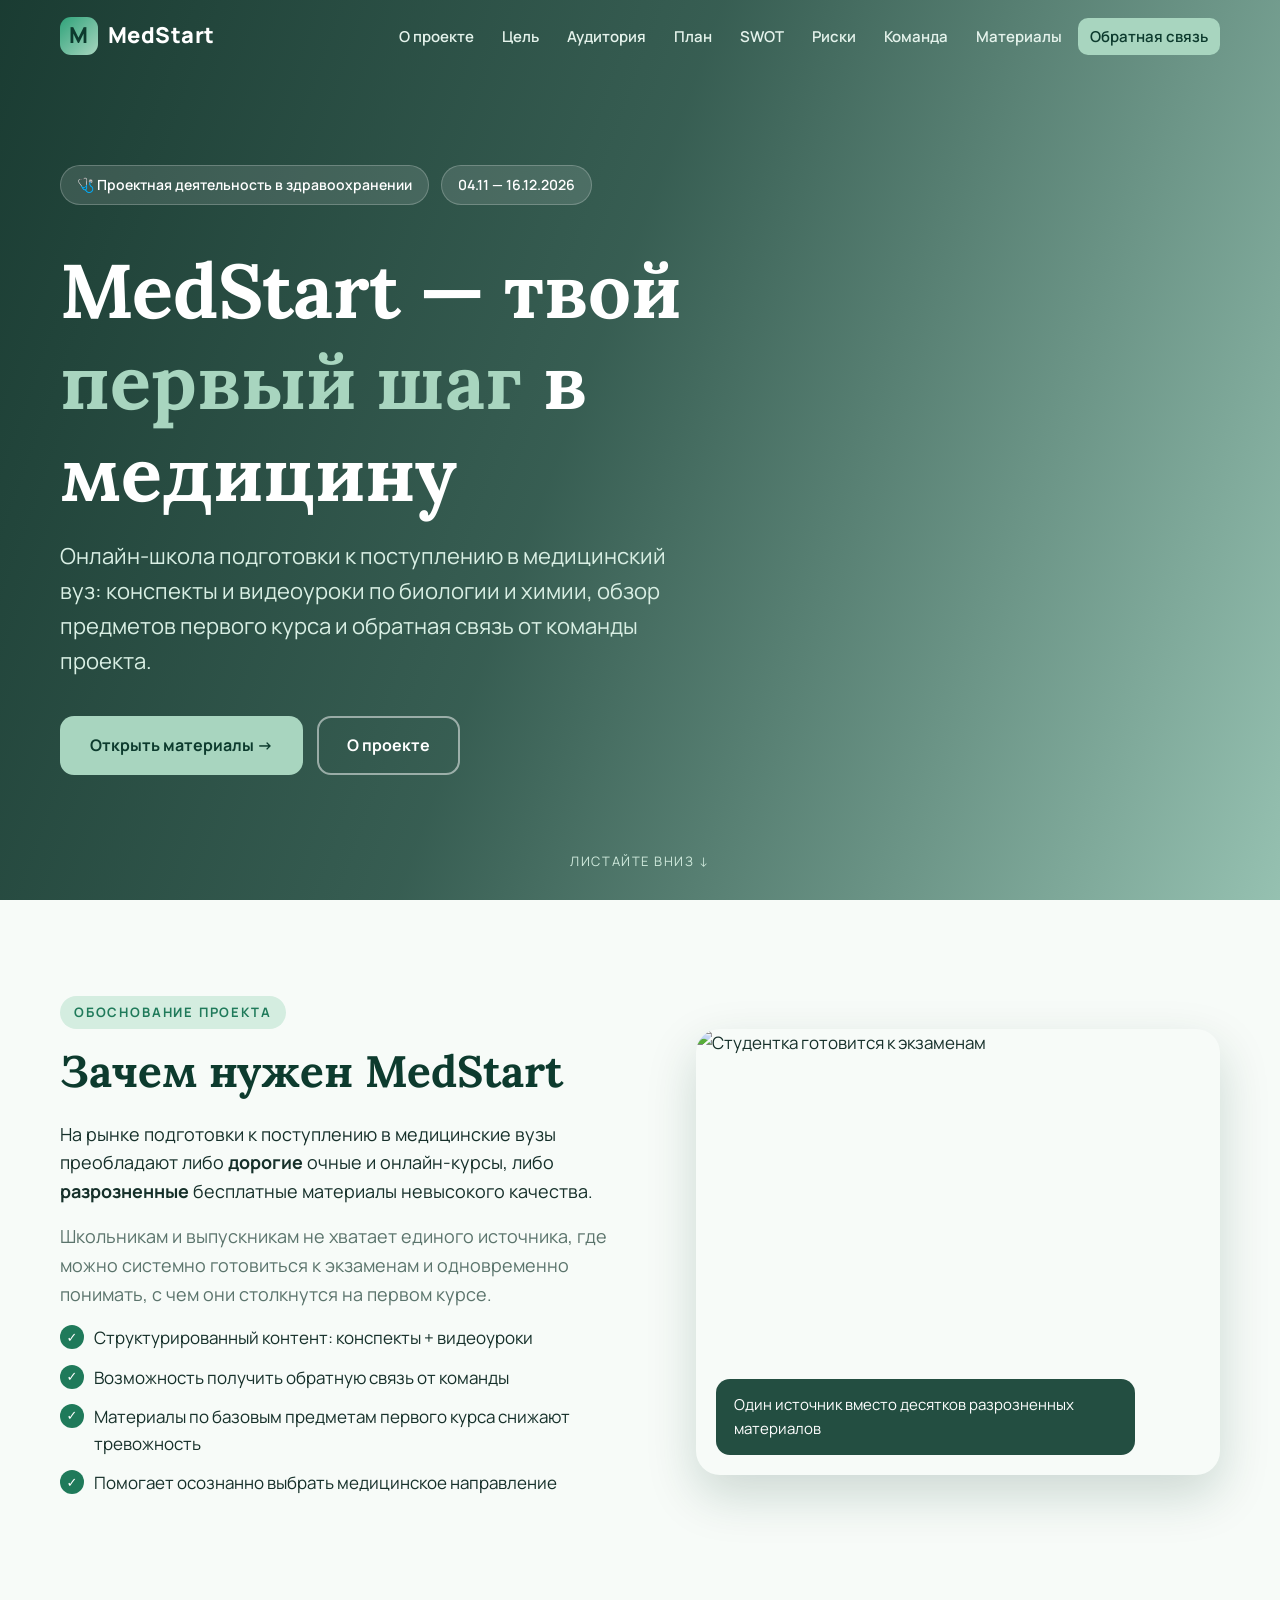
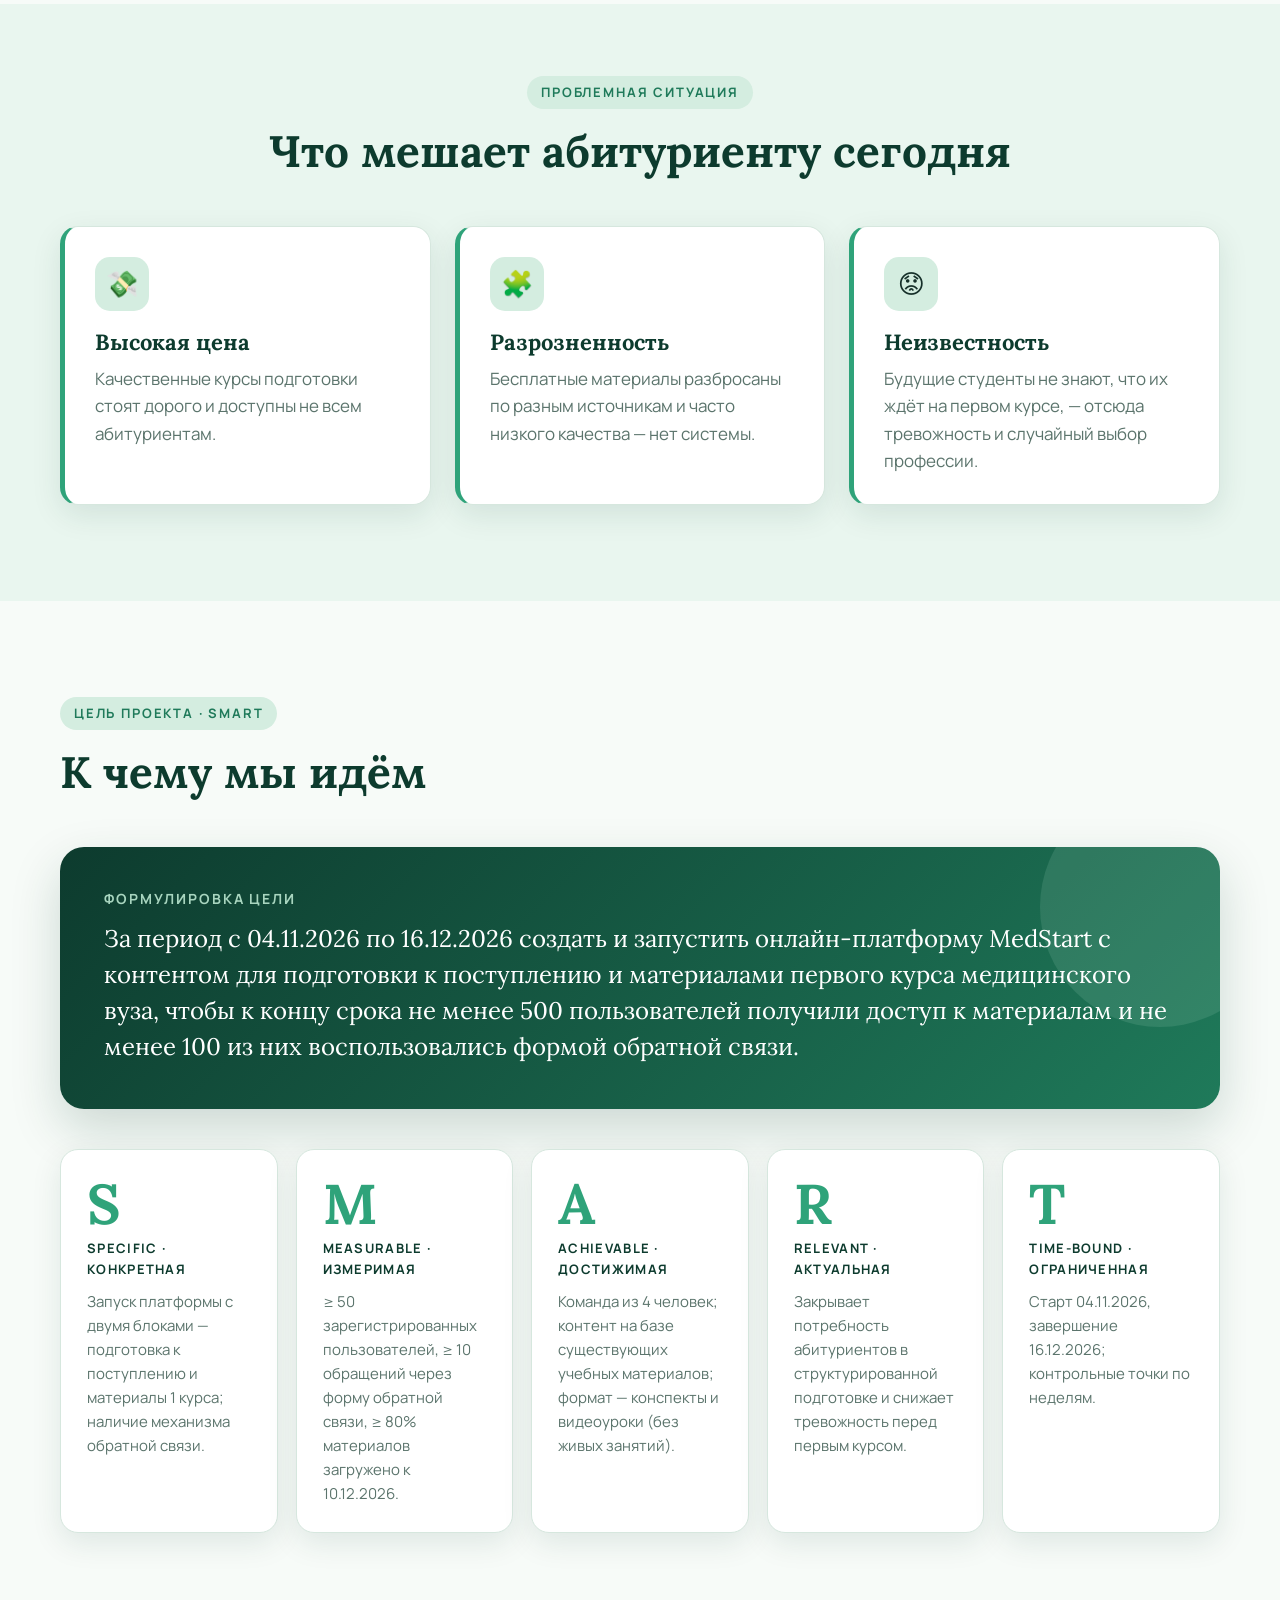
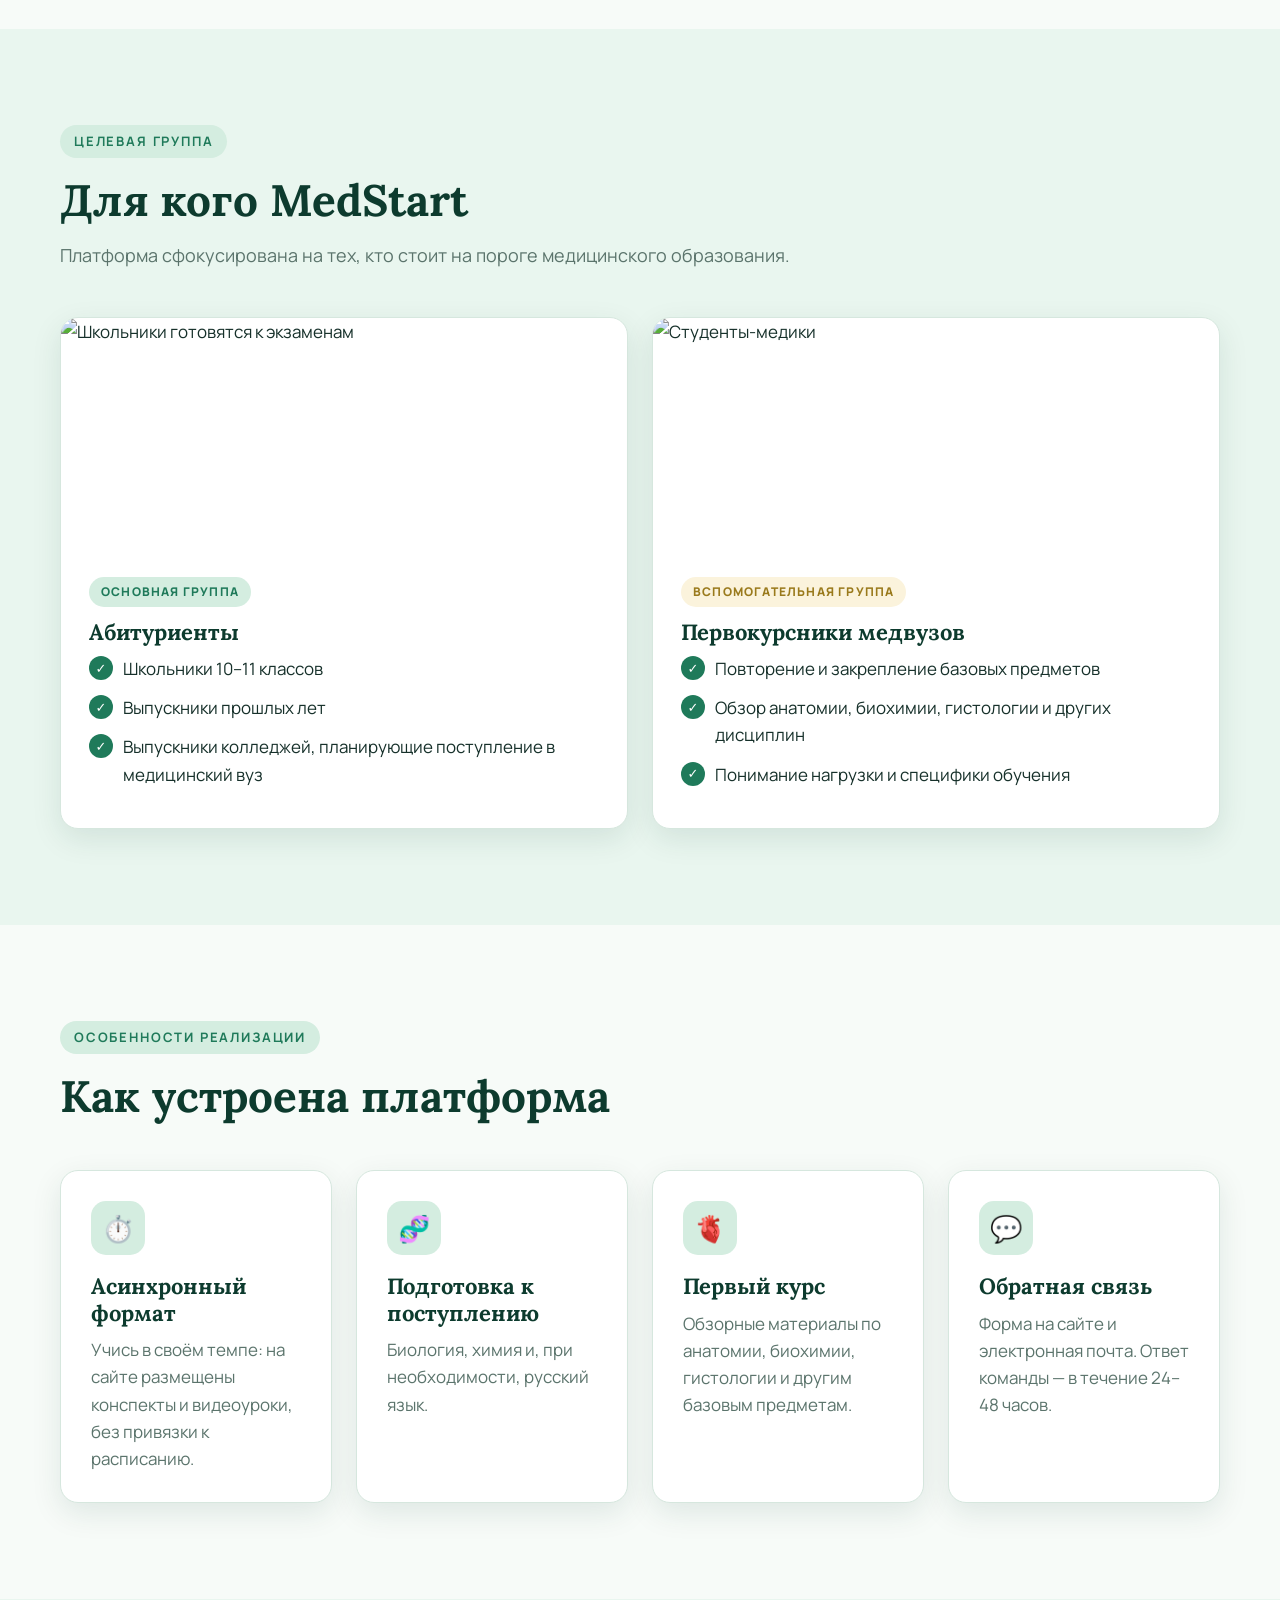
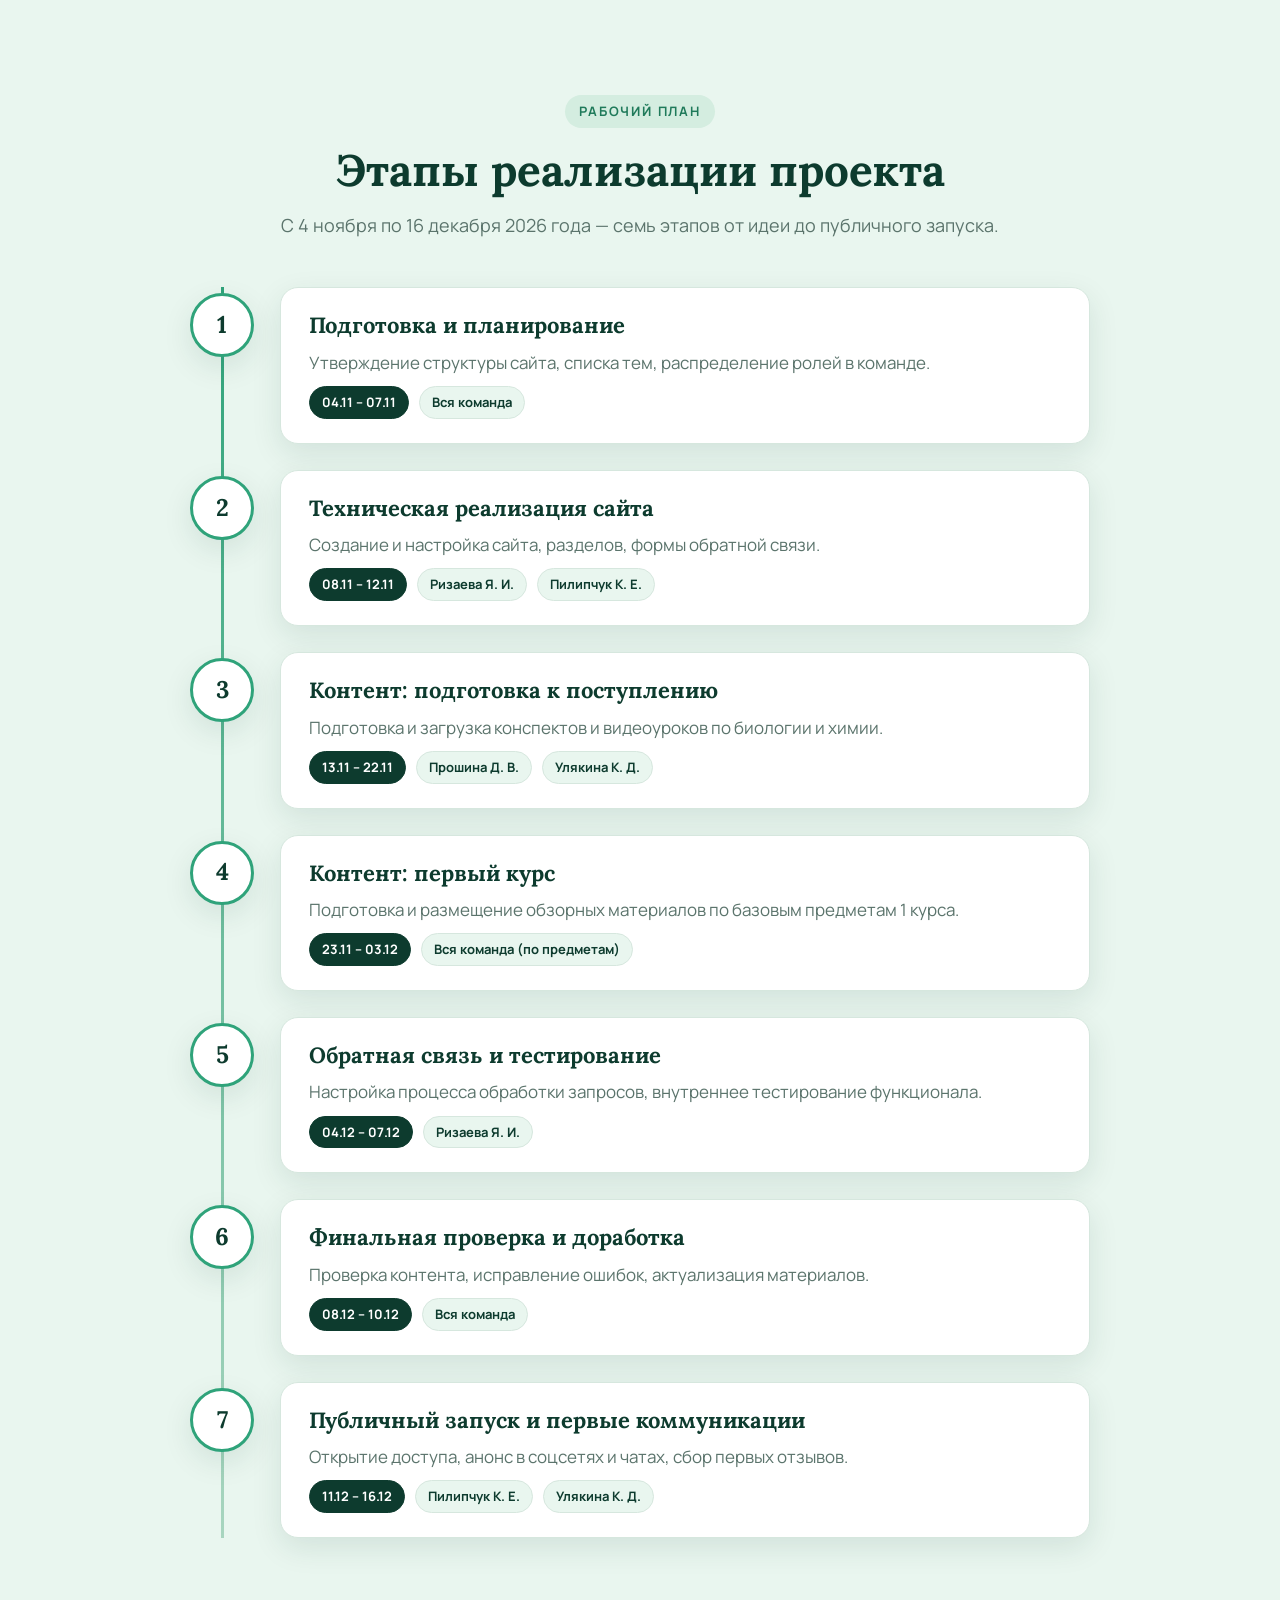
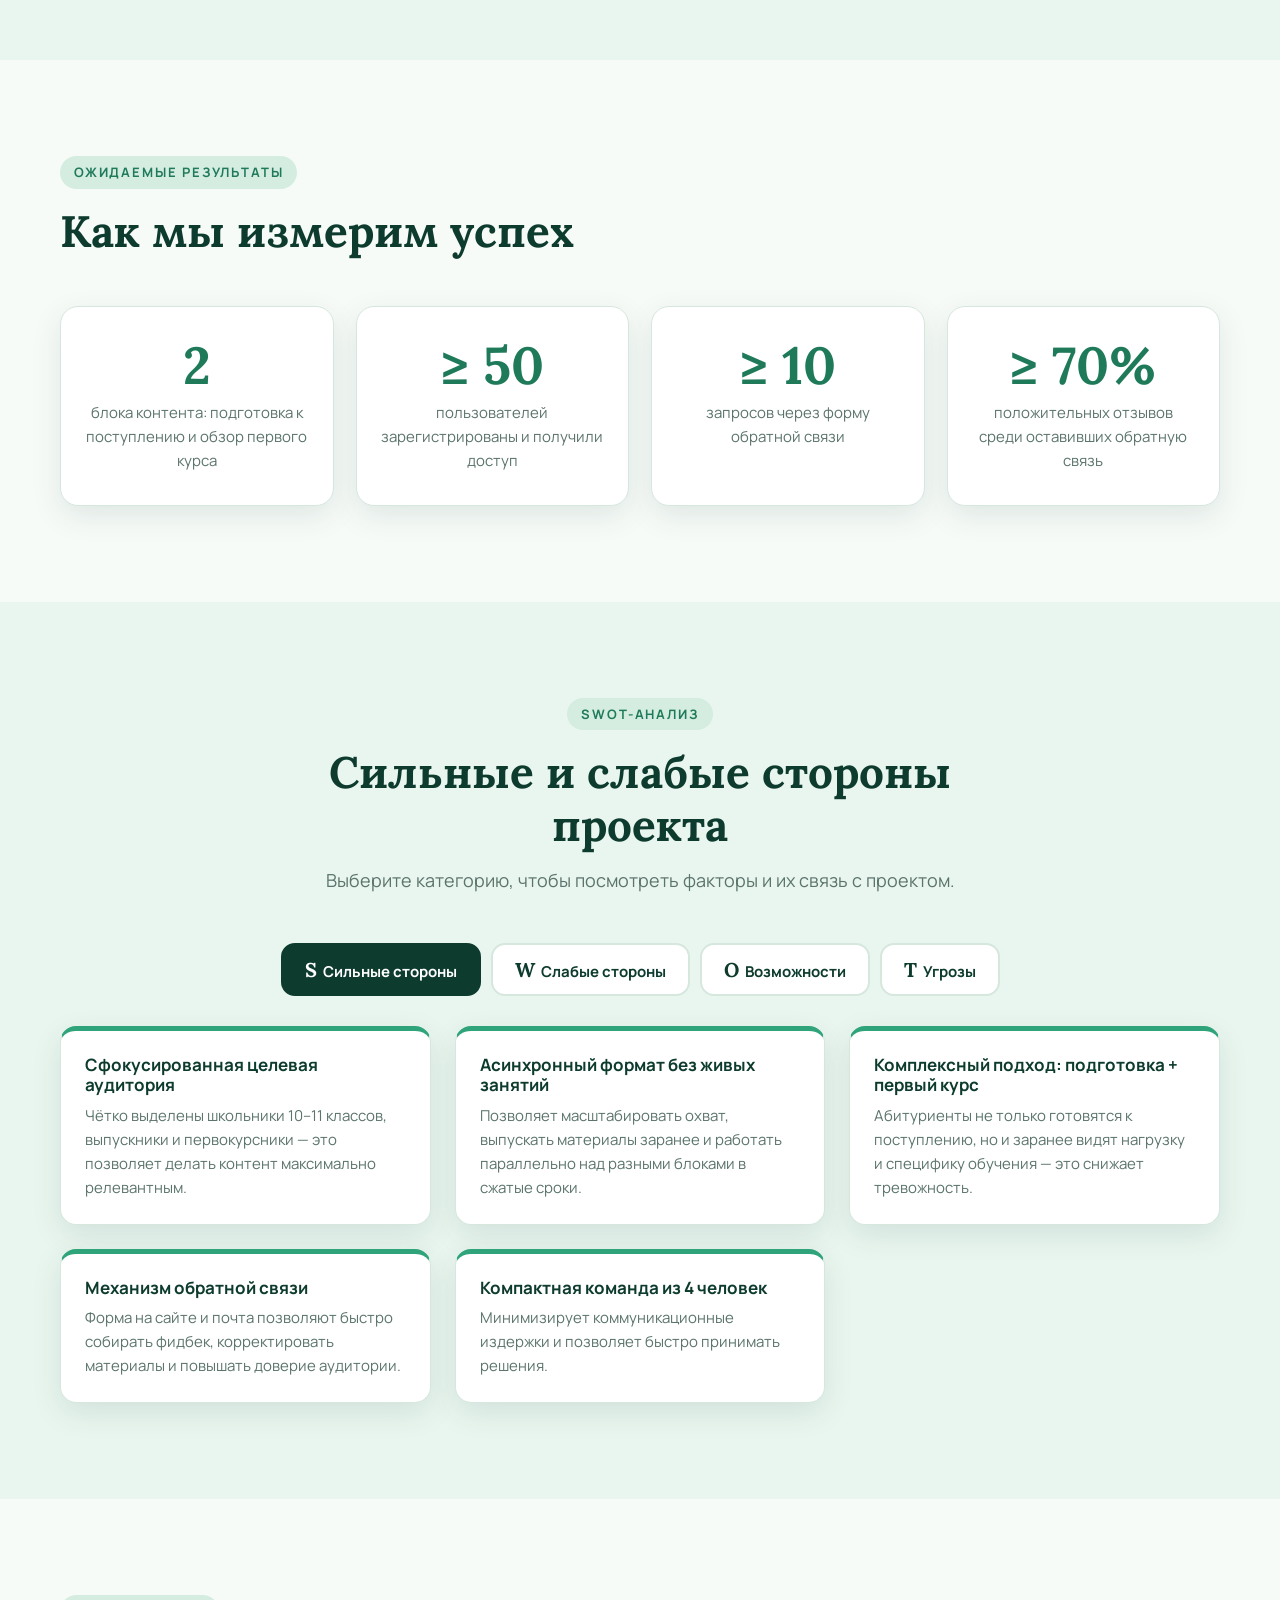
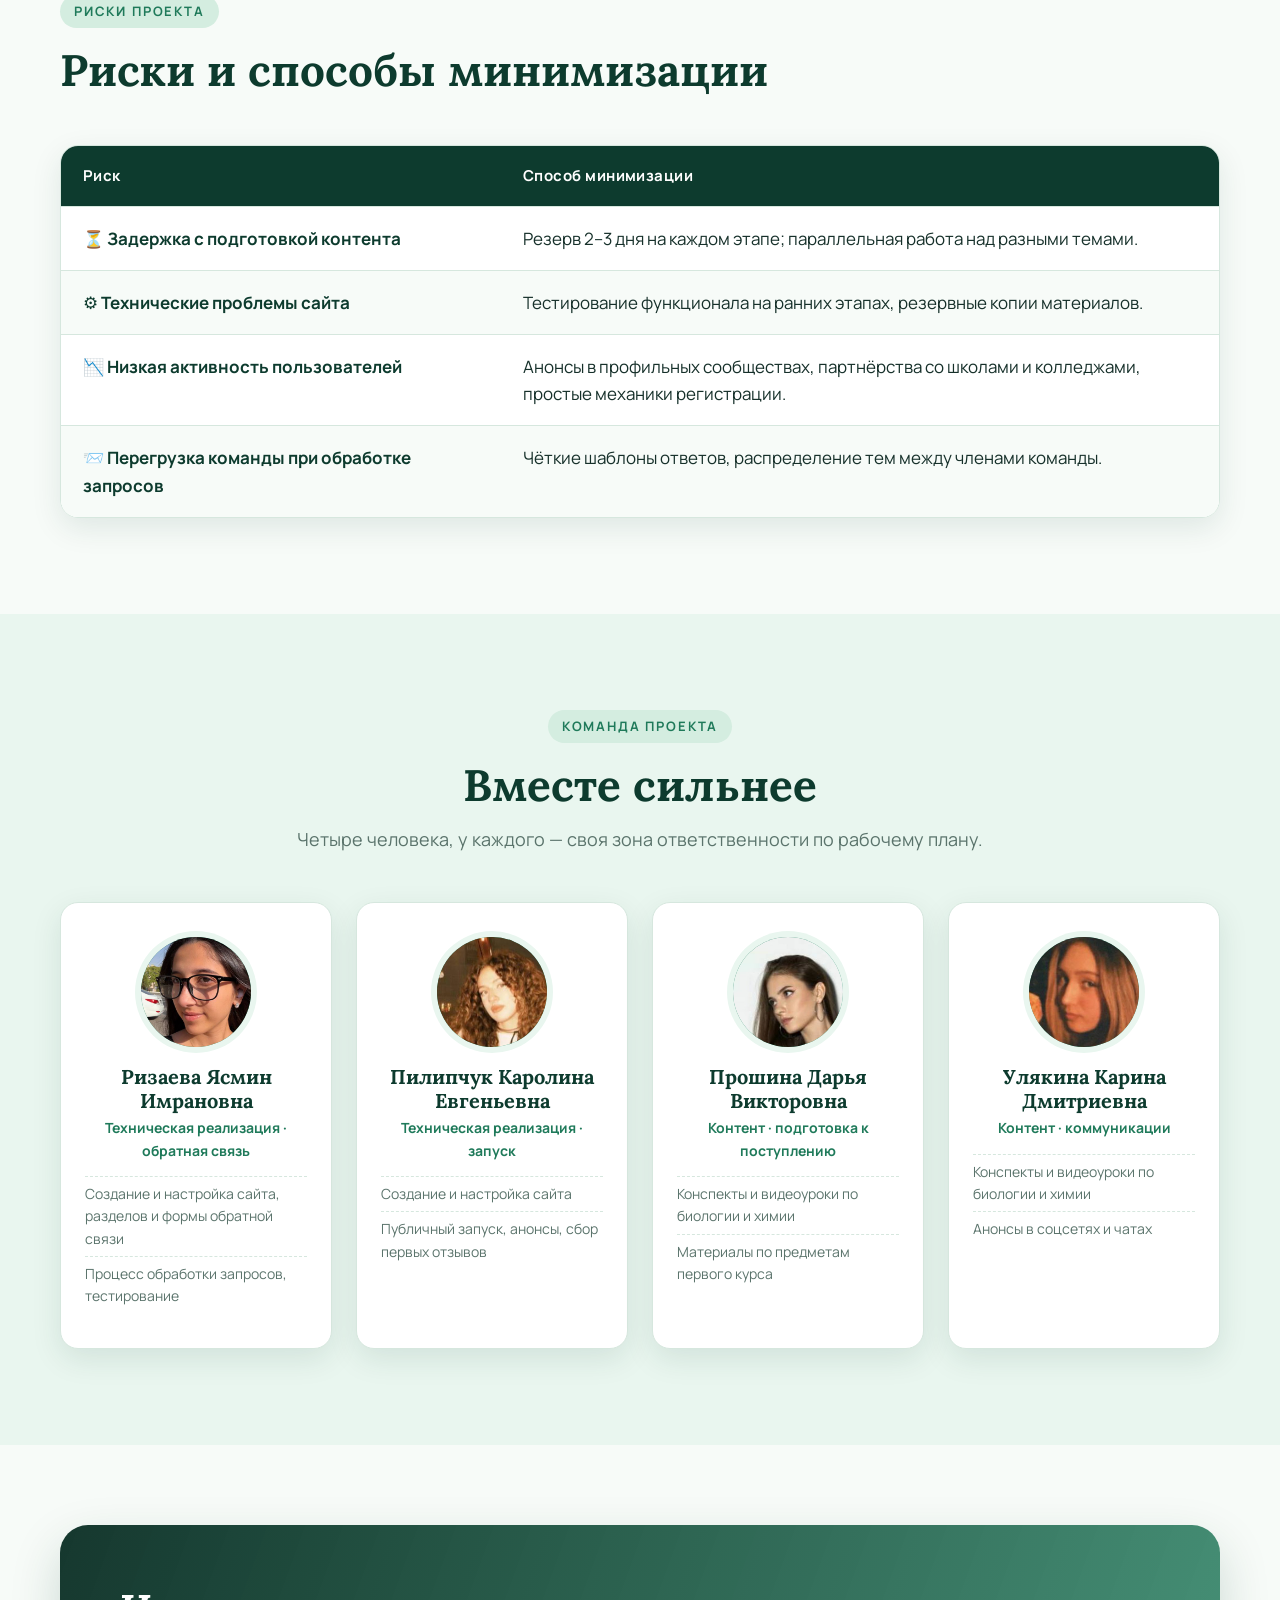
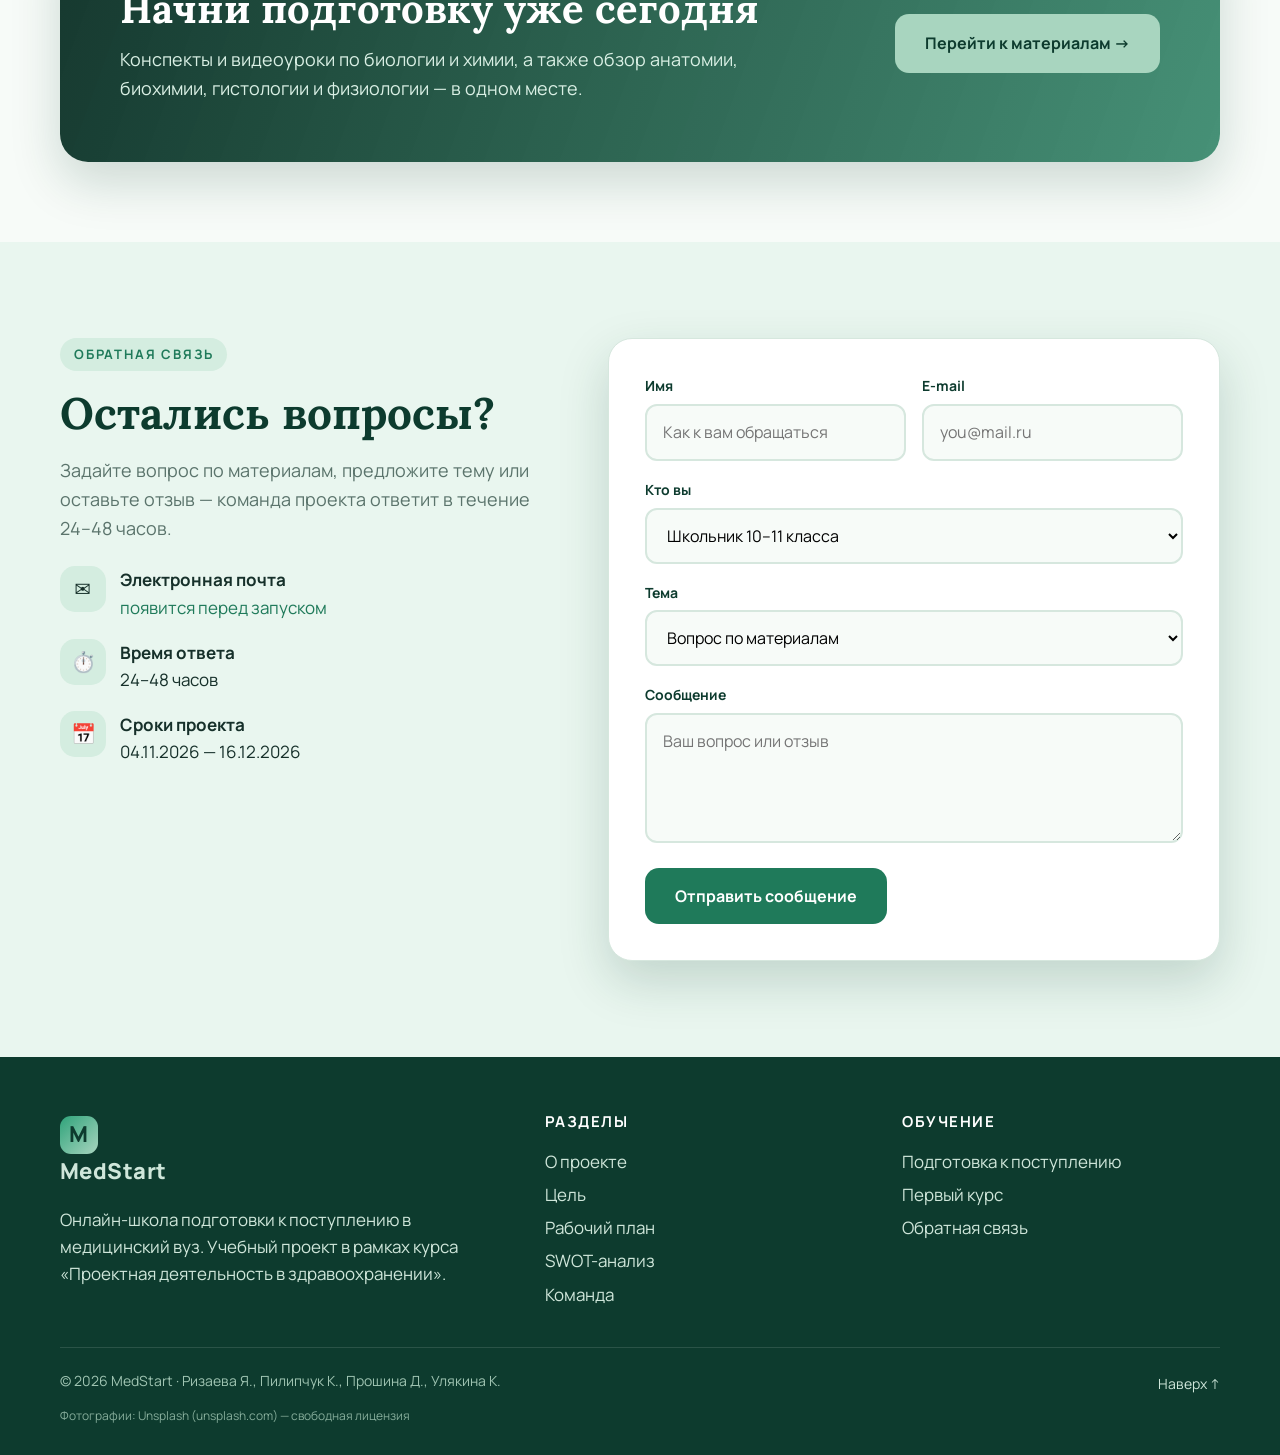
==== commit d85e3942: "Add team member photos Co-Authored-By: Claude Opus 5.5 <noreply@anthropic.com> Claude-Session: https" ====
--- a/index.html
+++ b/index.html
@@ -276,25 +276,25 @@
     </div>
     <div class="grid g4">
       <div class="card member reveal">
-        <div class="avatar">ЯР</div>
+        <div class="avatar"><img src="img/team/yasmin.jpg" alt="Ризаева Ясмин" loading="lazy"></div>
         <h3>Ризаева Ясмин Имрановна</h3>
         <div class="role">Техническая реализация · обратная связь</div>
         <ul><li>Создание и настройка сайта, разделов и формы обратной связи</li><li>Процесс обработки запросов, тестирование</li></ul>
       </div>
       <div class="card member reveal">
-        <div class="avatar">КП</div>
+        <div class="avatar"><img src="img/team/karolina.jpg" alt="Пилипчук Каролина" loading="lazy"></div>
         <h3>Пилипчук Каролина Евгеньевна</h3>
         <div class="role">Техническая реализация · запуск</div>
         <ul><li>Создание и настройка сайта</li><li>Публичный запуск, анонсы, сбор первых отзывов</li></ul>
       </div>
       <div class="card member reveal">
-        <div class="avatar">ДП</div>
+        <div class="avatar"><img src="img/team/dasha.jpg" alt="Прошина Дарья" loading="lazy"></div>
         <h3>Прошина Дарья Викторовна</h3>
         <div class="role">Контент · подготовка к поступлению</div>
         <ul><li>Конспекты и видеоуроки по биологии и химии</li><li>Материалы по предметам первого курса</li></ul>
       </div>
       <div class="card member reveal">
-        <div class="avatar">КУ</div>
+        <div class="avatar"><img src="img/team/karina.jpg" alt="Улякина Карина" loading="lazy"></div>
         <h3>Улякина Карина Дмитриевна</h3>
         <div class="role">Контент · коммуникации</div>
         <ul><li>Конспекты и видеоуроки по биологии и химии</li><li>Анонсы в соцсетях и чатах</li></ul>
--- a/style.css
+++ b/style.css
@@ -38,7 +38,7 @@
 .logo{display:flex;align-items:center;gap:10px;color:#fff;font-weight:800;font-size:22px;letter-spacing:.02em}
 .logo-mark{width:38px;height:38px;border-radius:11px;background:linear-gradient(135deg,var(--jade),var(--sage));display:grid;place-items:center;color:var(--forest);font-size:22px;font-weight:800}
 .nav-links{display:flex;gap:4px;list-style:none;align-items:center}
-.nav-links a{color:#e5f3ec;font-size:15px;font-weight:600;padding:8px 12px;border-radius:10px;transition:background .2s,color .2s}
+.nav-links a{white-space:nowrap;color:#e5f3ec;font-size:15px;font-weight:600;padding:8px 12px;border-radius:10px;transition:background .2s,color .2s}
 .nav-links a:hover,.nav-links a.active{background:rgba(255,255,255,.12);color:#fff}
 .nav-links .btn-nav{background:var(--sage);color:var(--forest)}
 .nav-links .btn-nav:hover{background:#fff;color:var(--forest)}
@@ -156,6 +156,7 @@
 /* team */
 .member{text-align:center;padding:34px 24px}
 .avatar{width:110px;height:110px;border-radius:50%;margin:0 auto 18px;display:grid;place-items:center;font-family:'Lora',serif;font-size:36px;font-weight:700;color:#fff;background:linear-gradient(135deg,var(--emerald),var(--jade));box-shadow:0 0 0 6px var(--mint)}
+.avatar img{width:100%;height:100%;object-fit:cover;border-radius:50%}
 .member h3{font-size:20px;margin-bottom:4px}
 .member .role{color:var(--emerald);font-weight:700;font-size:14px;margin-bottom:14px}
 .member p{font-size:15px;text-align:left}
@@ -221,11 +222,13 @@
   .smart{grid-template-columns:repeat(2,1fr)}
   .smart .card:last-child{grid-column:span 2}
 }
-@media (max-width:900px){
+@media (max-width:1100px){
   .nav-links{position:fixed;top:72px;left:0;right:0;flex-direction:column;align-items:stretch;background:var(--forest);padding:14px 4%;gap:2px;display:none}
   .nav-links.open{display:flex}
-  .nav-links a{padding:12px}
+  .nav-links a{padding:12px;display:block}
   .burger{display:block}
+}
+@media (max-width:900px){
   .split,.feedback,.cta,.footer-grid{grid-template-columns:1fr}
   .cta .btns{justify-content:flex-start}
   .g3,.g2{grid-template-columns:1fr}
@@ -241,3 +244,62 @@
   .step .num{width:48px;height:48px;font-size:19px}
   body{font-size:16px}
 }
+
+/* ---------- конспекты ---------- */
+.page-hero.small{padding:130px 0 56px;background:linear-gradient(110deg,rgba(9,45,35,.95),rgba(31,122,90,.78)),url('img/materials.jpg') center/cover}
+.page-hero.small h1{font-size:clamp(28px,4.4vw,48px);margin-bottom:18px}
+.k-section{padding:56px 0 80px}
+.k-layout{display:grid;grid-template-columns:290px minmax(0,1fr);gap:36px;align-items:start}
+.k-layout>*{min-width:0}
+.k-side{position:sticky;top:96px;background:#fff;border:1px solid var(--line);border-radius:18px;padding:24px;box-shadow:var(--shadow)}
+.k-side h4{font-family:'Manrope',sans-serif;font-size:13px;letter-spacing:.12em;text-transform:uppercase;color:var(--emerald);margin-bottom:12px}
+.k-side ol{margin:0 0 16px 18px;font-size:15px}
+.k-side li{margin-bottom:8px}
+.k-side a{color:var(--ink)}
+.k-side a:hover{color:var(--emerald)}
+.k-side a.current{color:var(--emerald);font-weight:800}
+.k-back{font-weight:700;font-size:14px}
+.k-article{background:#fff;border:1px solid var(--line);border-radius:22px;padding:44px;box-shadow:var(--shadow);font-size:17px}
+.k-article>:first-child{margin-top:0}
+.k-article h3{font-size:24px;margin:30px 0 12px}
+.k-article p{margin-bottom:14px}
+.k-article ul,.k-article ol{margin:0 0 16px 22px}
+.k-article li{margin-bottom:7px}
+.k-article .tw{overflow-x:auto;margin:8px 0 22px;border:1px solid var(--line);border-radius:14px}
+.k-article table{min-width:460px;font-size:15px}
+.k-article th{padding:12px 16px}
+.k-article td{padding:12px 16px}
+.k-article td:first-child{width:auto}
+.note{background:var(--mint);border-left:5px solid var(--jade);padding:16px 20px;border-radius:12px;margin:22px 0 0}
+.k-nav{display:flex;justify-content:space-between;gap:16px;margin-top:24px}
+.k-nav a{flex:1;max-width:48%;background:#fff;border:1px solid var(--line);border-radius:16px;padding:16px 20px;color:var(--forest);font-weight:700;box-shadow:var(--shadow);transition:transform .2s}
+.k-nav a:hover{transform:translateY(-2px)}
+.k-nav a.next{text-align:right;margin-left:auto}
+.k-nav small{display:block;color:var(--muted);font-weight:600;font-size:13px;margin-bottom:4px}
+.k-ask{margin-top:24px;background:var(--mint);border-radius:18px;padding:22px 26px;display:flex;justify-content:space-between;align-items:center;gap:16px;flex-wrap:wrap}
+.disc ol a{color:var(--forest);border-bottom:1px dashed var(--sage)}
+.disc ol a:hover{color:var(--emerald);border-bottom-color:var(--emerald)}
+.disc .open-k{margin-top:14px;font-weight:700;font-size:15px}
+@media (max-width:900px){
+  .k-layout{grid-template-columns:minmax(0,1fr)}
+  .k-side{position:static;order:2}
+  .k-article{padding:26px 20px;font-size:16px}
+  .k-nav{flex-direction:column}
+  .k-nav a{max-width:none}
+}
+
+/* ---------- длинные конспекты ---------- */
+.k-toc{background:var(--mint);border-radius:14px;padding:18px 22px;margin-bottom:28px}
+.k-toc b{font-size:13px;letter-spacing:.12em;text-transform:uppercase;color:var(--emerald)}
+.k-toc ol{margin:10px 0 0 20px;columns:2;column-gap:32px;font-size:15px}
+.k-toc li{margin-bottom:5px;break-inside:avoid}
+.k-toc a{color:var(--forest)}
+.k-toc a:hover{color:var(--emerald)}
+.k-article h3{scroll-margin-top:90px}
+.k-article h4{font-family:'Manrope',sans-serif;font-size:18px;color:var(--forest);margin:24px 0 10px}
+.k-article .note{margin:22px 0}
+.k-article details.q{border:1px solid var(--line);border-radius:12px;padding:12px 16px;margin-bottom:10px;background:var(--cream)}
+.k-article details.q summary{cursor:pointer;font-weight:700;color:var(--forest)}
+.k-article details.q[open]{background:#fff;border-color:var(--sage)}
+.k-article details.q p{margin:10px 0 0}
+@media (max-width:900px){.k-toc ol{columns:1}}
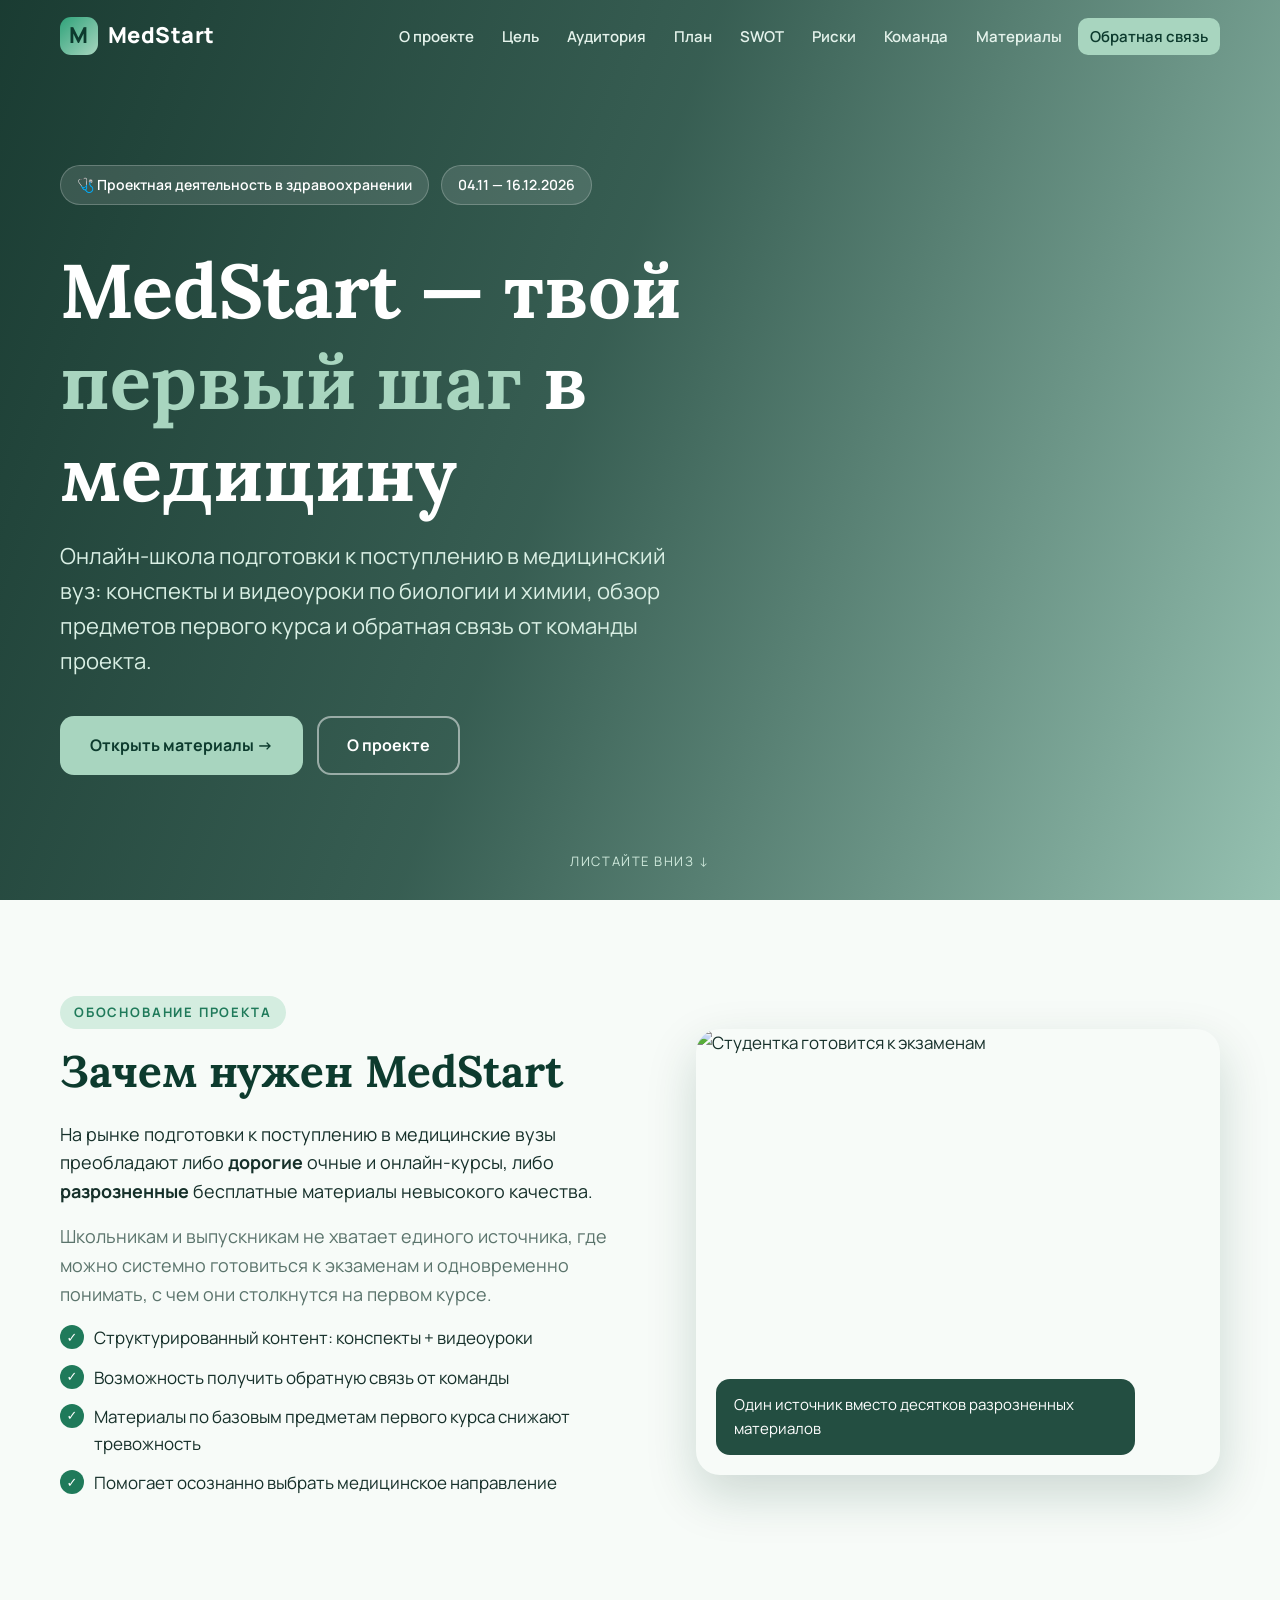
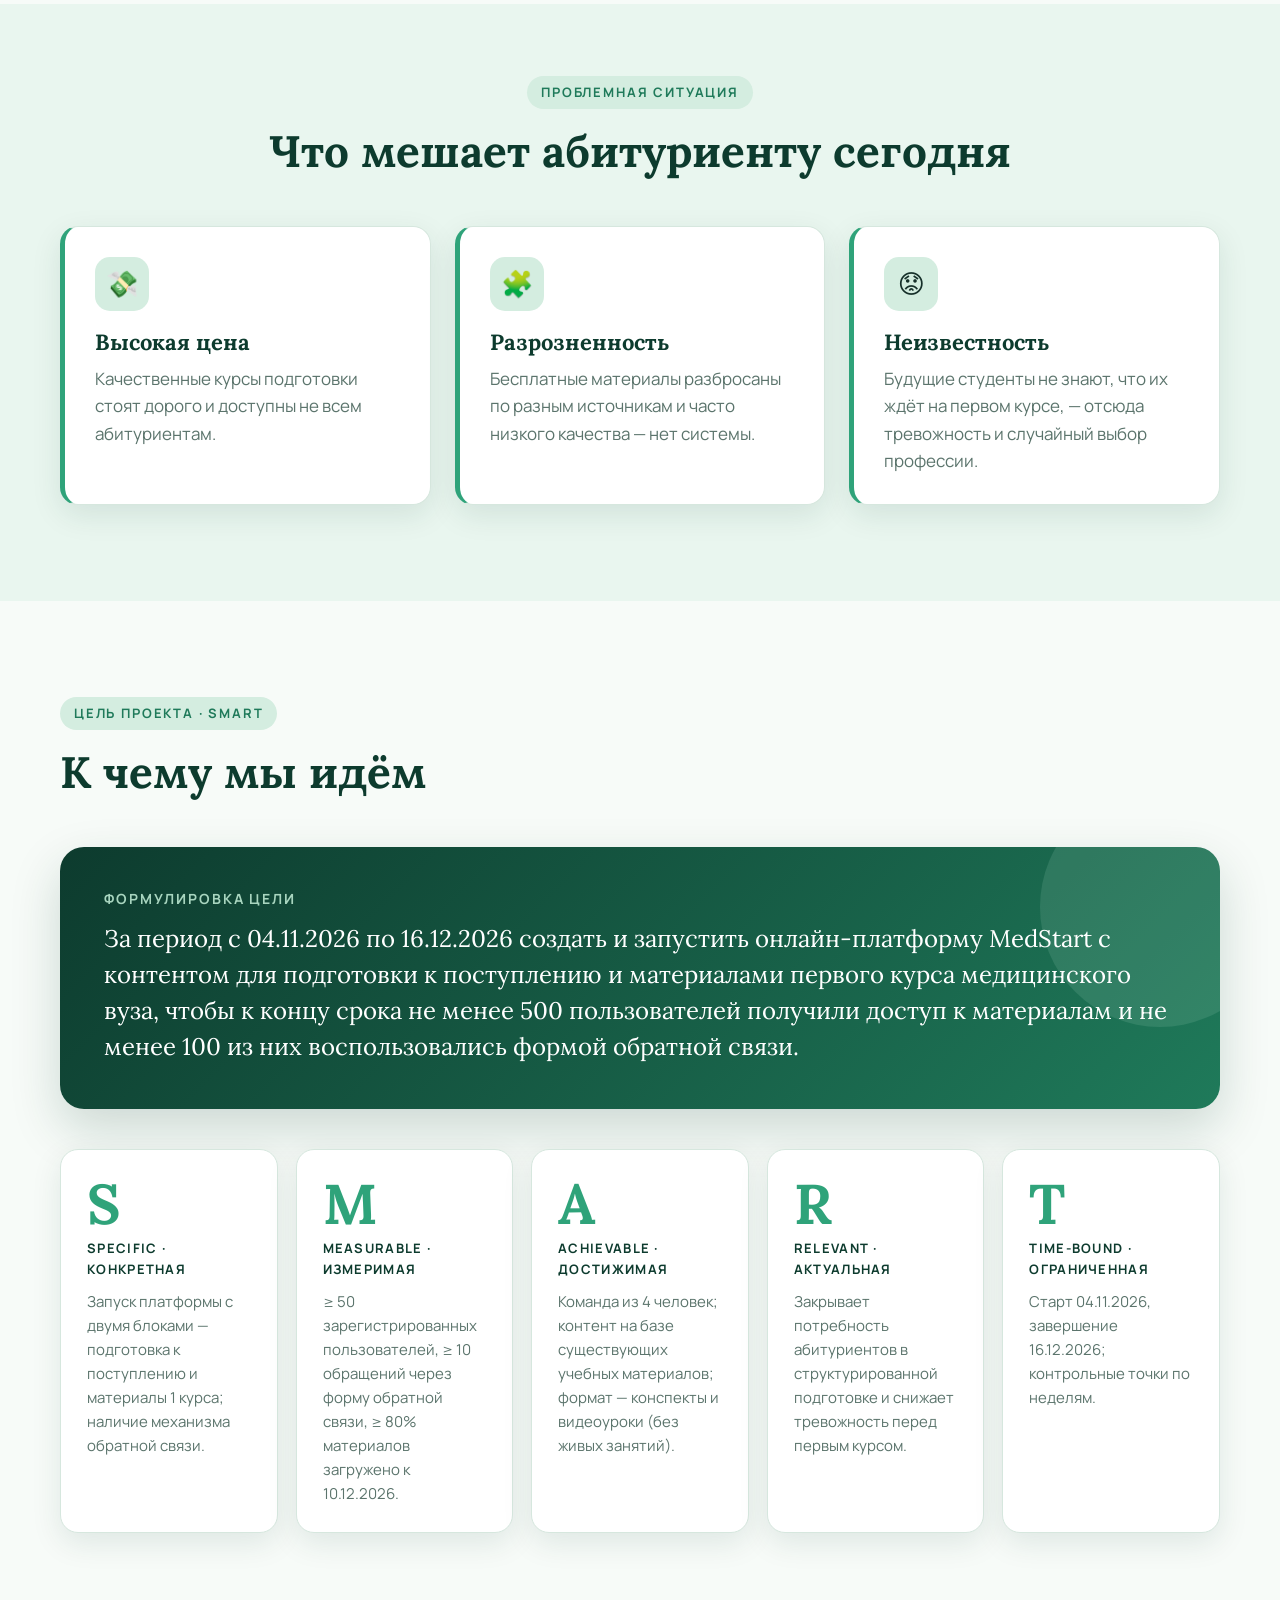
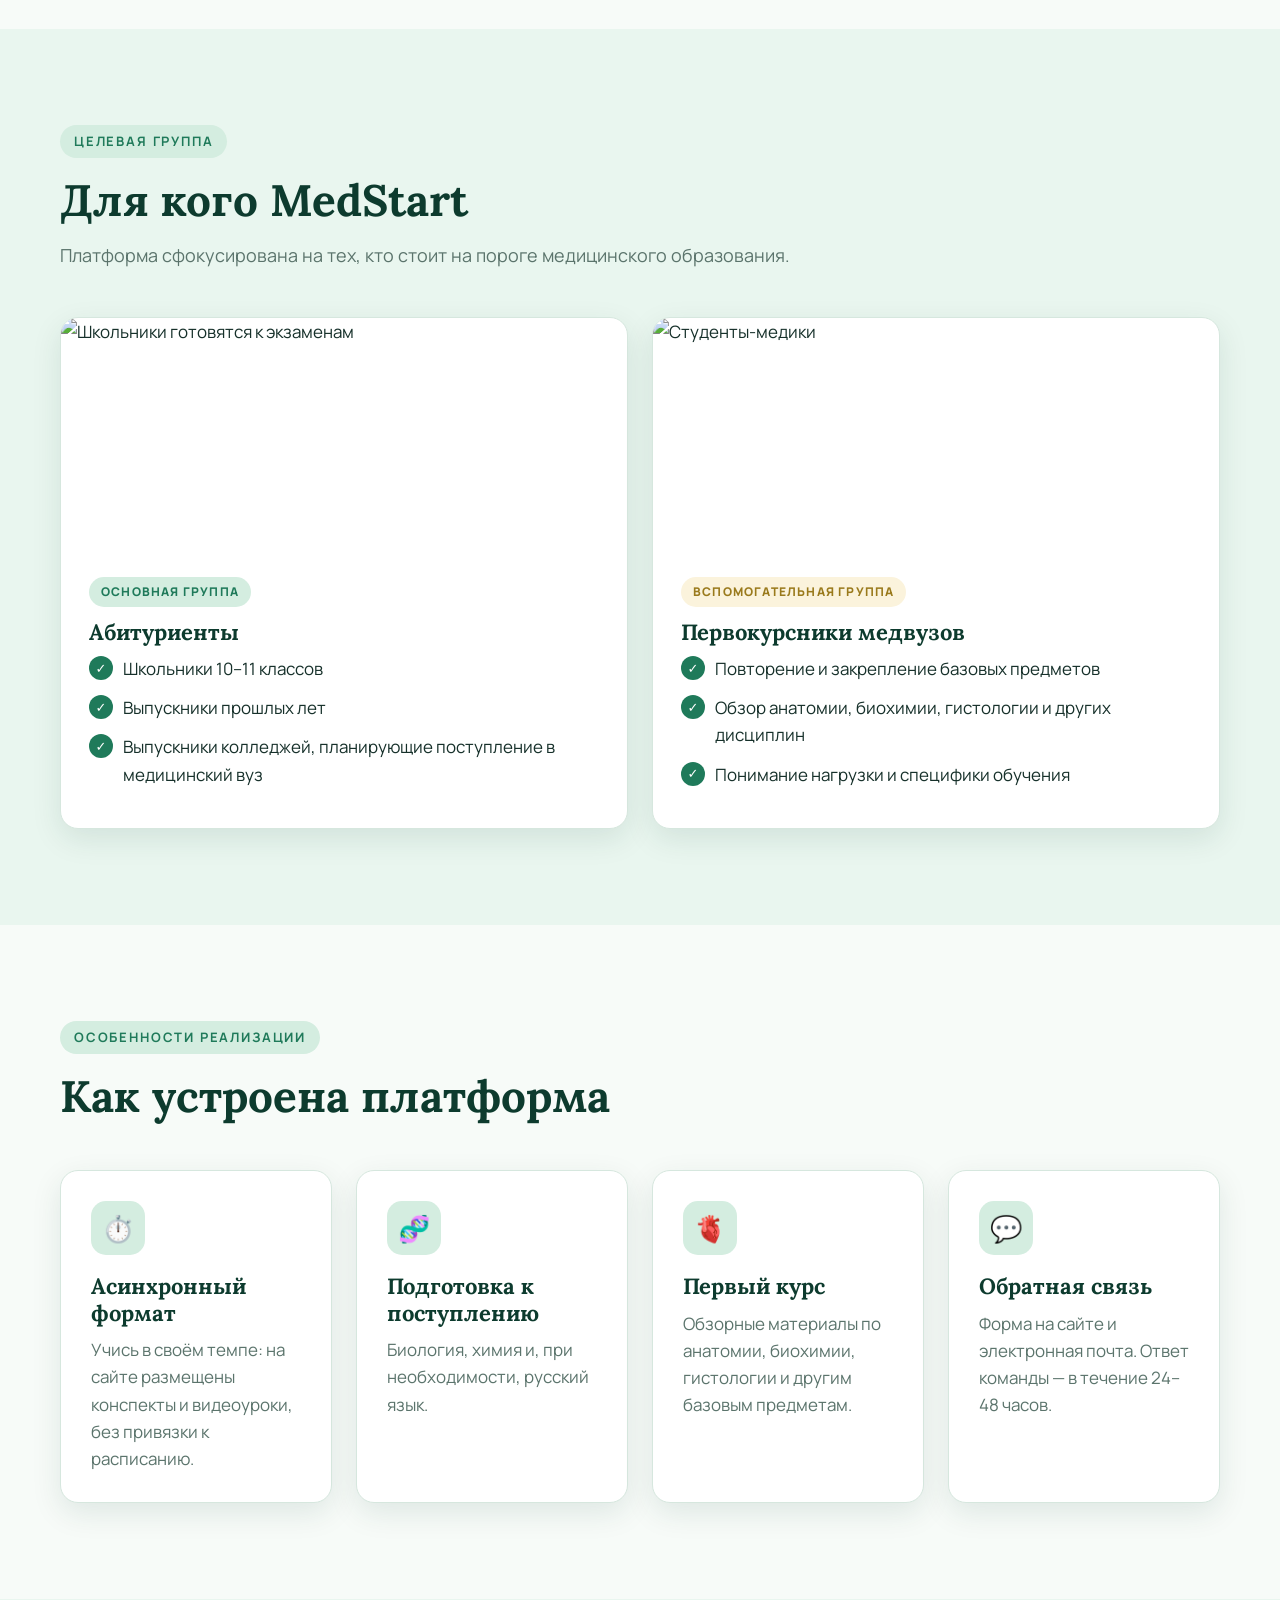
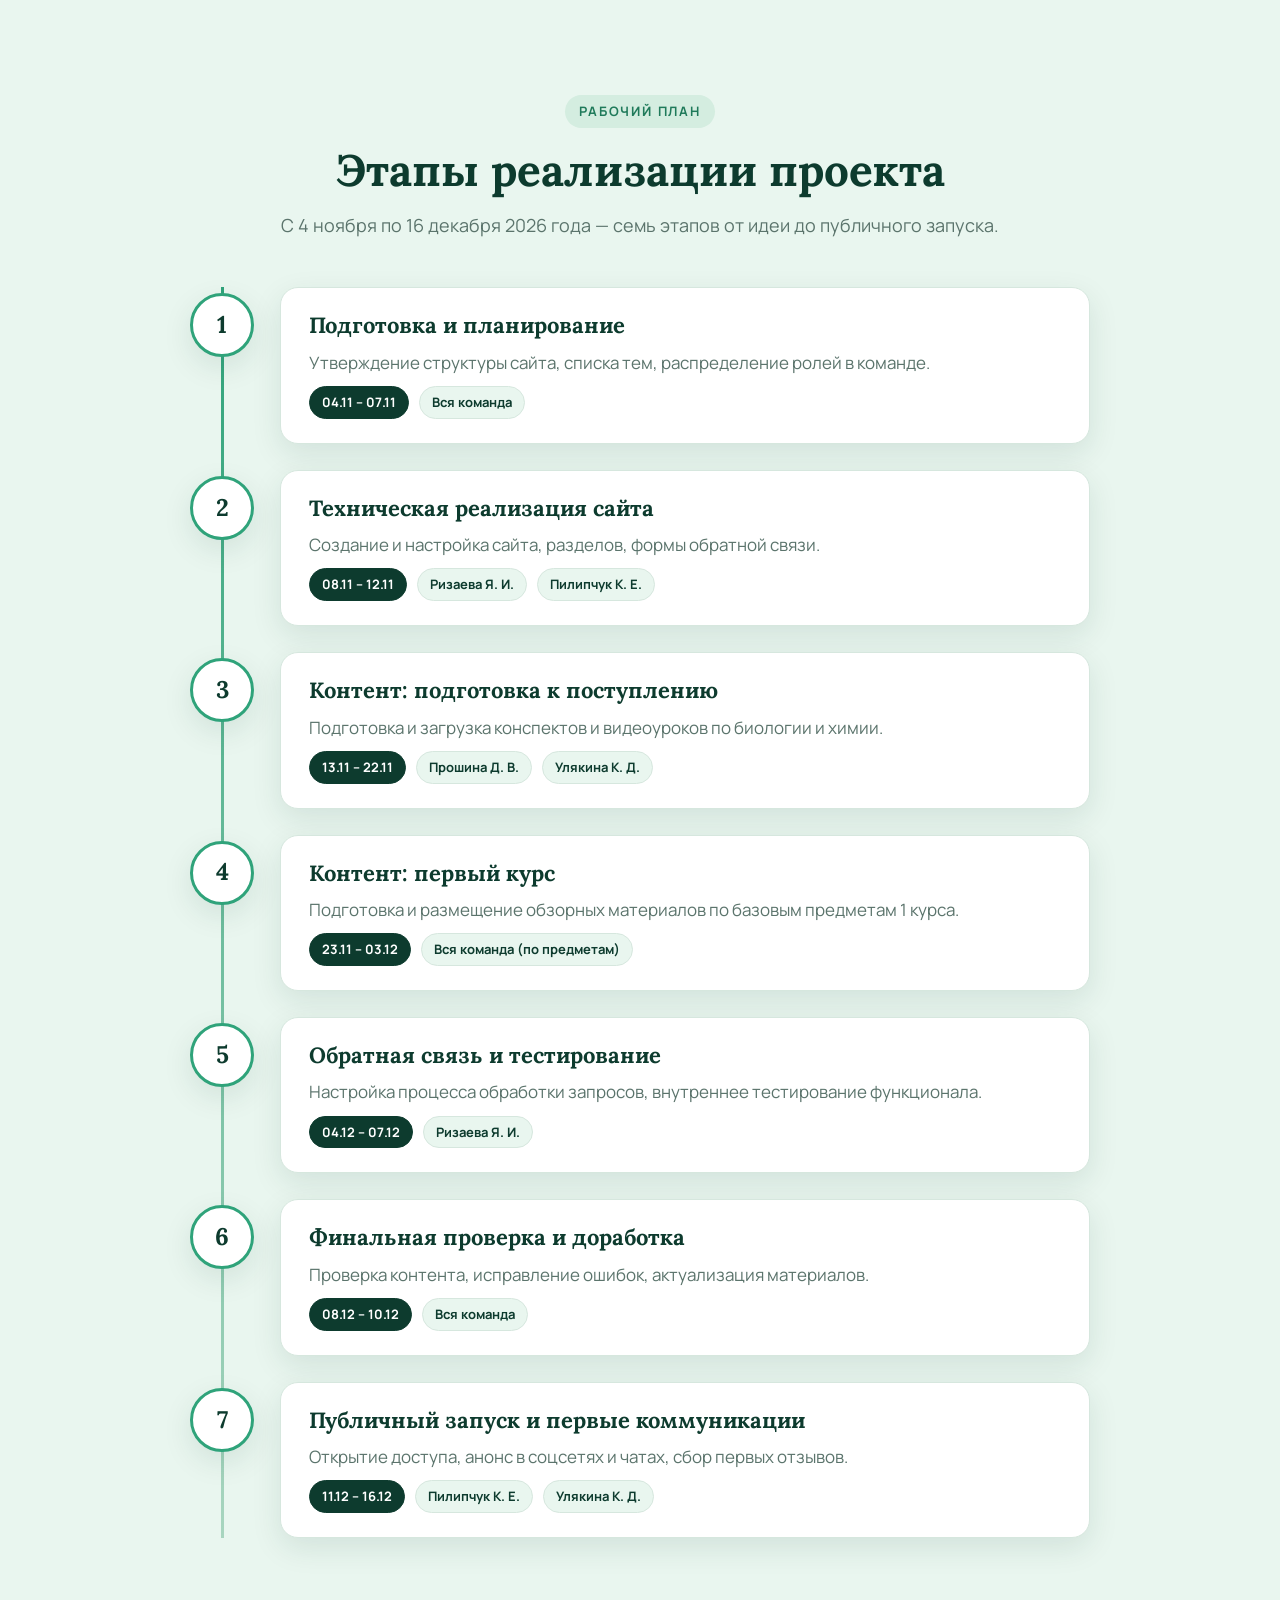
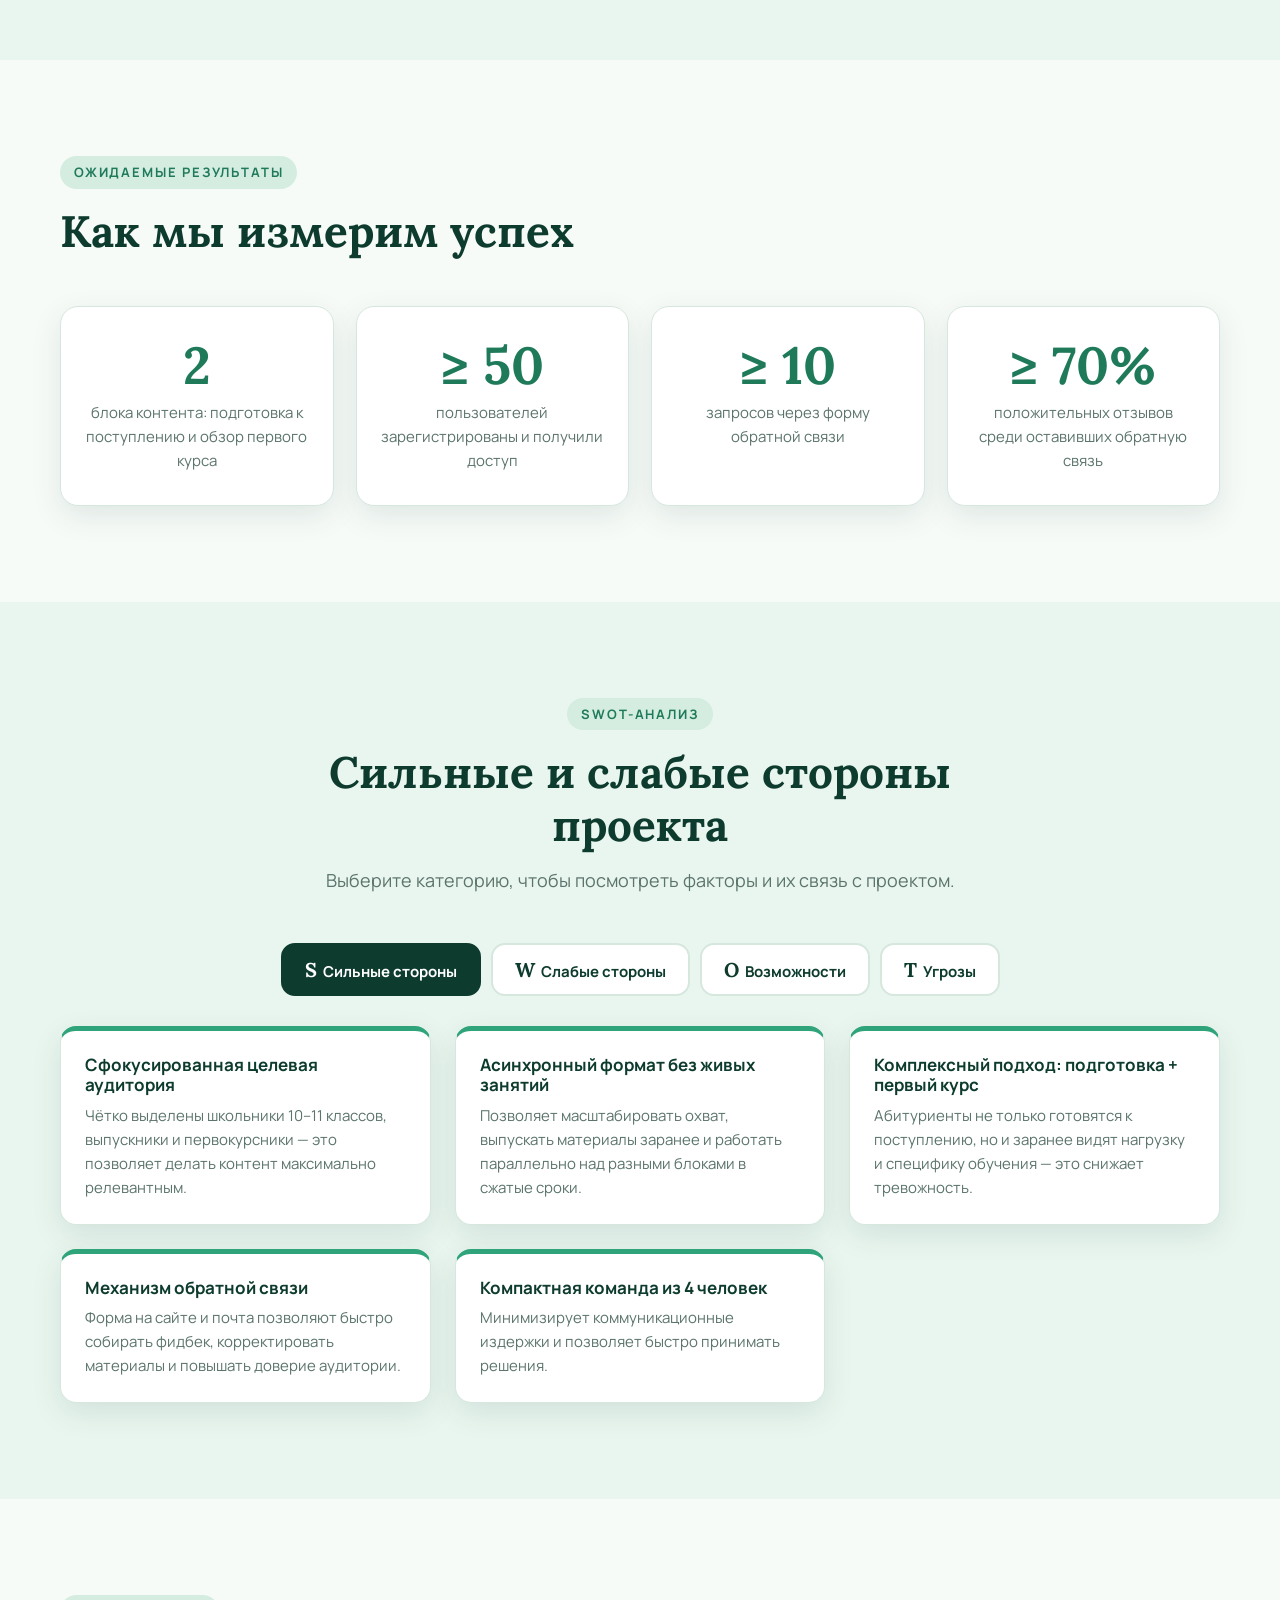
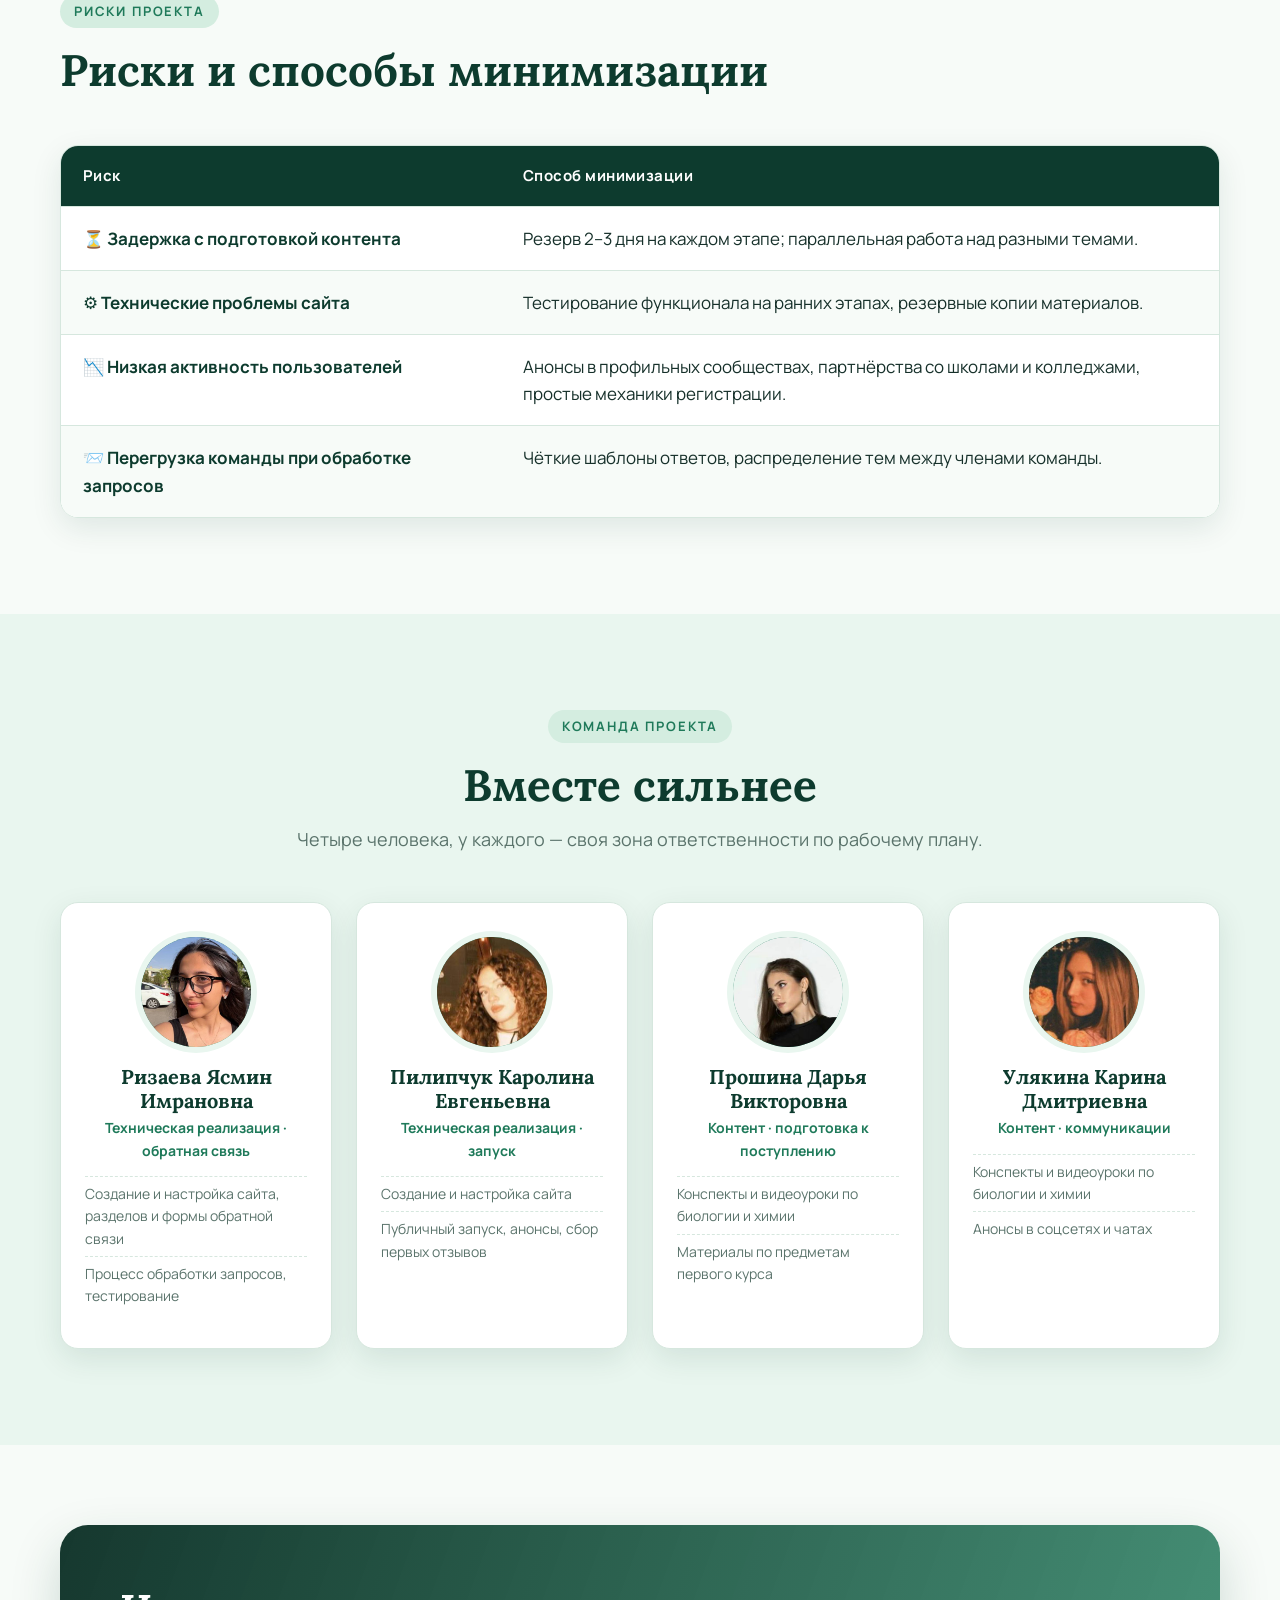
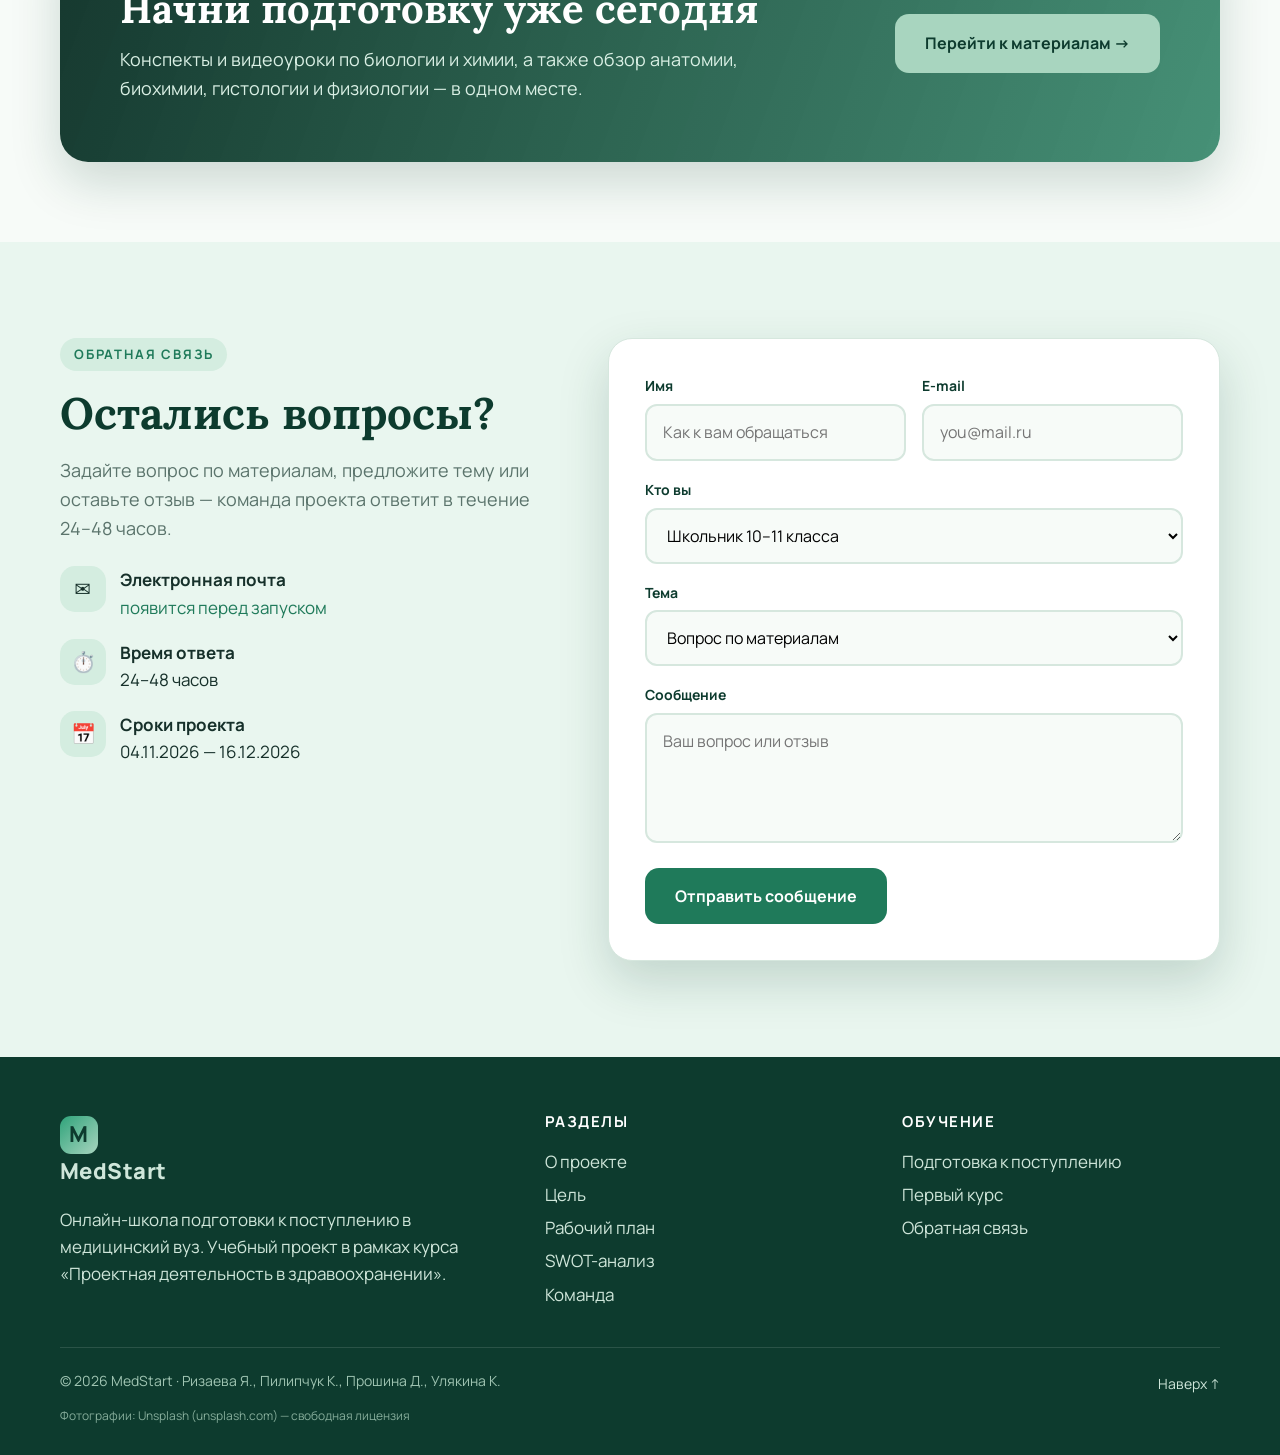
==== commit 6961a763: "Zoom out team photos Co-Authored-By: Claude Opus 5.5 <noreply@anthropic.com> Claude-Session: https:/" ====
--- a/index.html
+++ b/index.html
@@ -276,25 +276,25 @@
     </div>
     <div class="grid g4">
       <div class="card member reveal">
-        <div class="avatar"><img src="img/team/yasmin.jpg" alt="Ризаева Ясмин" loading="lazy"></div>
+        <div class="avatar"><img src="img/team/yasmin.jpg?v=2" alt="Ризаева Ясмин" loading="lazy"></div>
         <h3>Ризаева Ясмин Имрановна</h3>
         <div class="role">Техническая реализация · обратная связь</div>
         <ul><li>Создание и настройка сайта, разделов и формы обратной связи</li><li>Процесс обработки запросов, тестирование</li></ul>
       </div>
       <div class="card member reveal">
-        <div class="avatar"><img src="img/team/karolina.jpg" alt="Пилипчук Каролина" loading="lazy"></div>
+        <div class="avatar"><img src="img/team/karolina.jpg?v=2" alt="Пилипчук Каролина" loading="lazy"></div>
         <h3>Пилипчук Каролина Евгеньевна</h3>
         <div class="role">Техническая реализация · запуск</div>
         <ul><li>Создание и настройка сайта</li><li>Публичный запуск, анонсы, сбор первых отзывов</li></ul>
       </div>
       <div class="card member reveal">
-        <div class="avatar"><img src="img/team/dasha.jpg" alt="Прошина Дарья" loading="lazy"></div>
+        <div class="avatar"><img src="img/team/dasha.jpg?v=2" alt="Прошина Дарья" loading="lazy"></div>
         <h3>Прошина Дарья Викторовна</h3>
         <div class="role">Контент · подготовка к поступлению</div>
         <ul><li>Конспекты и видеоуроки по биологии и химии</li><li>Материалы по предметам первого курса</li></ul>
       </div>
       <div class="card member reveal">
-        <div class="avatar"><img src="img/team/karina.jpg" alt="Улякина Карина" loading="lazy"></div>
+        <div class="avatar"><img src="img/team/karina.jpg?v=2" alt="Улякина Карина" loading="lazy"></div>
         <h3>Улякина Карина Дмитриевна</h3>
         <div class="role">Контент · коммуникации</div>
         <ul><li>Конспекты и видеоуроки по биологии и химии</li><li>Анонсы в соцсетях и чатах</li></ul>
